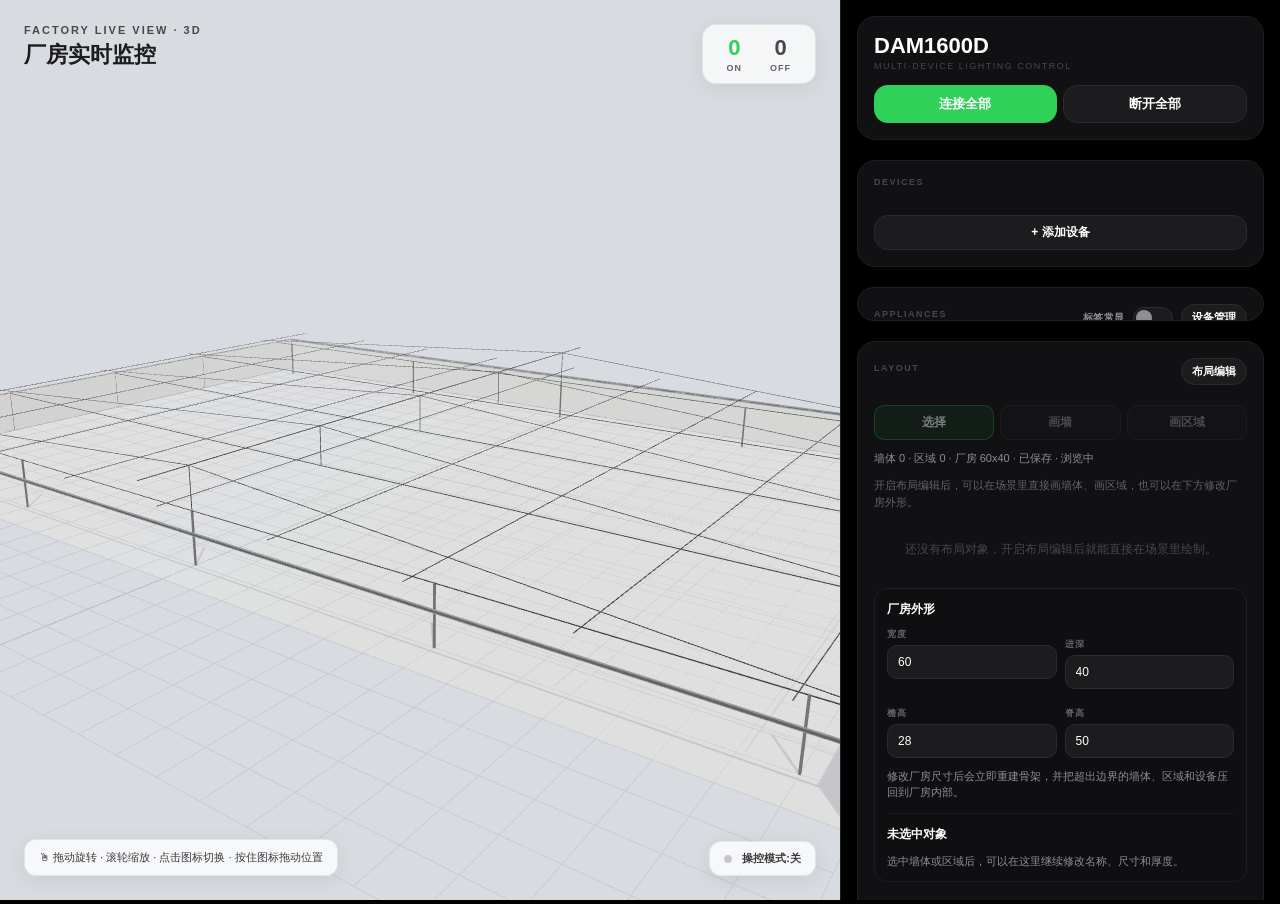
==== index.html @ 4fb5a904 "Initial project upload" ====
<!DOCTYPE html>
<html lang="zh">
<head>
<meta charset="UTF-8">
<title>DAM1600D 3D Control Center</title>
<style>
* { margin: 0; padding: 0; box-sizing: border-box; }
body {
  background: #000;
  color: #fff;
  font-family: -apple-system, "SF Pro Display", "PingFang SC", sans-serif;
  overflow: hidden;
  height: 100vh;
}
#app { display: flex; width: 100vw; height: 100vh; }

/* 左侧 3D */
#scene-wrap { flex: 1; position: relative; background: linear-gradient(180deg, #1a1a1f 0%, #0a0a0c 100%); }
#scene { width: 100%; height: 100%; }

/* 顶部信息条 */
.hud-top {
  position: absolute; top: 24px; left: 24px; right: 24px;
  display: flex; justify-content: space-between; align-items: flex-start;
  pointer-events: none; z-index: 10;
}
.hud-title { font-size: 11px; font-weight: 700; letter-spacing: 2px; color: #48484a; }
.hud-subtitle { font-size: 22px; font-weight: 700; color: #1c1c1e; margin-top: 4px; }
.hud-stats {
  display: flex; gap: 12px;
  background: rgba(255,255,255,0.75); backdrop-filter: blur(20px);
  padding: 10px 16px; border-radius: 14px;
  border: 1px solid rgba(0,0,0,0.08);
  box-shadow: 0 4px 20px rgba(0,0,0,0.08);
}
.stat { text-align: center; padding: 0 8px; }
.stat-val { font-size: 22px; font-weight: 700; color: #fff; }
.stat-lbl { font-size: 9px; font-weight: 700; color: #636366; letter-spacing: 1px; margin-top: 2px; }
.stat-on .stat-val { color: #30d158; }

/* 3D 提示 */
.hud-hint {
  position: absolute; bottom: 24px; left: 24px;
  background: rgba(255,255,255,0.8); backdrop-filter: blur(20px);
  padding: 10px 14px; border-radius: 12px;
  border: 1px solid rgba(0,0,0,0.08);
  font-size: 11px; color: #3a3a3c;
  pointer-events: none; z-index: 10;
  box-shadow: 0 4px 20px rgba(0,0,0,0.08);
}

/* 右侧面板 */
#panel {
  width: 440px; background: #000; border-left: 1px solid #1f1f22;
  display: flex; flex-direction: column; overflow: hidden;
}
.card {
  background: #111113; border: 1px solid #1f1f22;
  border-radius: 18px; margin: 10px 16px; padding: 16px;
}
.card:first-child { margin-top: 16px; }

.sec-label { font-size: 9px; font-weight: 700; letter-spacing: 1.5px; color: #48484a; margin-bottom: 8px; }
.sec-head {
  display: flex; justify-content: space-between; align-items: center;
  margin-bottom: 10px;
}
.sec-tools {
  display: flex; align-items: center; gap: 8px;
}

/* 头部卡片 */
.head-card { display: flex; flex-direction: column; }
.head-title { font-size: 22px; font-weight: 700; }
.head-sub { font-size: 9px; letter-spacing: 1.5px; color: #48484a; margin-top: 2px; margin-bottom: 14px; }
.head-row { display: flex; gap: 6px; }
.head-row .btn { flex: 1; }

.btn {
  cursor: pointer; border: none; font-weight: 700; border-radius: 14px;
  padding: 9px 16px; font-size: 13px; transition: all 0.15s;
  font-family: inherit;
}
.btn-primary { background: #30d158; color: #fff; }
.btn-primary:hover { background: #28b94c; }
.btn-danger { background: #ff453a; color: #fff; }
.btn-danger:hover { background: #d93025; }
.btn-ghost { background: #1c1c1e; color: #fff; border: 1px solid #2c2c2e; }
.btn-ghost:hover { background: #2c2c2e; }

/* 设备列表 */
.dev-list { display: flex; flex-direction: column; gap: 6px; }
.dev-item {
  display: flex; align-items: center; gap: 10px;
  padding: 9px 12px; border-radius: 12px; background: #1c1c1e;
}
.dev-dot {
  width: 8px; height: 8px; border-radius: 50%;
  background: #ff453a; flex-shrink: 0;
}
.dev-dot.on { background: #30d158; box-shadow: 0 0 6px #30d158; }
.dev-info { flex: 1; min-width: 0; overflow: hidden; }
.dev-name {
  font-size: 13px; font-weight: 700; color: #fff;
  white-space: nowrap; overflow: hidden; text-overflow: ellipsis;
}
.dev-ip {
  font-size: 10px; color: #636366; margin-top: 2px;
  white-space: nowrap; overflow: hidden; text-overflow: ellipsis;
}
.dev-actions { display: flex; gap: 4px; flex-shrink: 0; }
.dev-btn {
  padding: 5px 10px; border-radius: 8px; font-size: 11px; font-weight: 700;
  border: none; cursor: pointer; font-family: inherit;
}
.dev-btn.c { background: #30d158; color: #fff; }
.dev-btn.d { background: #ff453a; color: #fff; }
.dev-btn.x { background: transparent; color: #636366; font-size: 14px; padding: 5px 8px; }
.dev-btn.x:hover { color: #ff453a; }

.card-foot {
  display: flex; gap: 6px; margin-top: 10px;
}
.card-foot .btn { flex: 1; padding: 8px; font-size: 12px; }

/* 受控项列表 */
.light-card { flex: 1; display: flex; flex-direction: column; overflow: hidden; }
.light-rows { flex: 1; overflow-y: auto; display: flex; flex-direction: column; gap: 2px; }
.light-rows::-webkit-scrollbar { width: 0; }
.light-row {
  display: flex; align-items: center; gap: 10px;
  padding: 8px 10px; border-radius: 10px; cursor: pointer;
  transition: background 0.12s;
}
.light-row:hover { background: #1a1a1c; }
.light-row.disabled { opacity: 0.4; cursor: not-allowed; }
.light-row.disabled:hover { background: transparent; }
.l-dot {
  width: 10px; height: 10px; border-radius: 50%;
  background: #2c2c2e; border: 1px solid #48484a;
  flex-shrink: 0;
}
.l-dot.on { background: #30d158; border-color: transparent; box-shadow: 0 0 6px #30d158; }
.l-icon {
  width: 28px; height: 28px; border-radius: 9px;
  display: flex; align-items: center; justify-content: center;
  background: rgba(255,255,255,0.03); border: 1px solid rgba(255,255,255,0.08);
  color: var(--icon-accent, #8e8e93); font-size: 16px; flex-shrink: 0;
  transition: all 0.12s;
  font-family: "Segoe UI Emoji", "Apple Color Emoji", "Noto Color Emoji", sans-serif;
}
.l-icon.on {
  background: var(--icon-accent, #30d158); border-color: transparent;
  color: #fff; box-shadow: 0 0 10px rgba(255,255,255,0.12);
}
.l-info { flex: 1; min-width: 0; overflow: hidden; }
.l-name {
  font-size: 13px; font-weight: 700; color: #8e8e93;
  white-space: nowrap; overflow: hidden; text-overflow: ellipsis;
}
.l-name.on { color: #fff; }
.l-sub {
  font-size: 9px; color: #48484a; margin-top: 1px;
  white-space: nowrap; overflow: hidden; text-overflow: ellipsis;
}
.l-state { font-size: 9px; font-weight: 700; color: #48484a; flex-shrink: 0; }
.l-state.on { color: #30d158; }

/* iOS 开关 */
.toggle {
  position: relative; width: 40px; height: 24px; background: #3a3a3c;
  border-radius: 12px; cursor: pointer; transition: background 0.2s;
  flex-shrink: 0;
}
.toggle.on { background: #30d158; }
.toggle-knob {
  position: absolute; top: 2px; left: 2px; width: 20px; height: 20px;
  background: #fff; border-radius: 50%; transition: transform 0.2s;
  box-shadow: 0 1px 3px rgba(0,0,0,0.3);
}
.toggle.on .toggle-knob { transform: translateX(16px); }

.empty-tip {
  padding: 20px; text-align: center; color: #48484a; font-size: 12px;
}

/* 底部操作 */
.bot-card { display: flex; gap: 6px; align-items: center; }
.bot-card .btn { flex: 1; padding: 10px; font-size: 12px; }

/* 模态框 */
.modal-bg {
  display: none; position: fixed; inset: 0; background: rgba(0,0,0,0.7);
  backdrop-filter: blur(8px); z-index: 1000;
  align-items: center; justify-content: center;
}
.modal-bg.show { display: flex; }
.modal {
  background: #0a0a0c; border: 1px solid #1f1f22; border-radius: 20px;
  padding: 24px; width: 420px; max-height: 85vh;
  display: flex; flex-direction: column;
}
.modal.wide { width: 640px; }
.modal h3 { font-size: 20px; font-weight: 700; margin-bottom: 4px; }
.modal .sub { font-size: 12px; color: #636366; margin-bottom: 18px; }
.modal .form { background: #111113; border: 1px solid #1f1f22; border-radius: 14px; padding: 14px 16px; }
.modal .form-item { margin-bottom: 10px; }
.modal .form-item:last-child { margin-bottom: 0; }
.modal label { display: block; font-size: 9px; font-weight: 700; color: #48484a; letter-spacing: 1px; margin-bottom: 4px; }
.modal input, .modal select {
  width: 100%; height: 38px; background: #1c1c1e; border: 1px solid #2c2c2e;
  border-radius: 11px; padding: 0 12px; color: #fff; font-size: 13px;
  font-family: inherit; outline: none;
  appearance: none; -webkit-appearance: none;
}
.modal input:focus, .modal select:focus { border-color: #30d158; }
.modal-actions { display: flex; gap: 8px; margin-top: 18px; }
.modal-actions .btn { flex: 1; padding: 12px; font-size: 14px; }

/* 电器配置弹窗内的表格 */
.lc-list {
  flex: 1; overflow-y: auto; display: flex; flex-direction: column; gap: 6px;
  padding-right: 4px;
}
.lc-list::-webkit-scrollbar { width: 6px; }
.lc-list::-webkit-scrollbar-thumb { background: #2c2c2e; border-radius: 3px; }
.lc-row {
  display: flex; align-items: center; gap: 6px;
  padding: 8px; background: #111113; border: 1px solid #1f1f22; border-radius: 10px;
}
.lc-row input, .lc-row select {
  background: #1c1c1e; border: 1px solid #2c2c2e; border-radius: 8px;
  color: #fff; height: 32px; padding: 0 8px; font-size: 12px; font-family: inherit;
  outline: none; appearance: none; -webkit-appearance: none;
}
.lc-row .lc-name { flex: 1; min-width: 0; }
.lc-row .lc-type { width: 116px; flex-shrink: 0; }
.lc-row .lc-size { width: 76px; flex-shrink: 0; }
.lc-row .lc-dev { width: 136px; flex-shrink: 0; }
.lc-row .lc-ch { width: 70px; flex-shrink: 0; }
.lc-row .lc-del {
  background: transparent; border: none; color: #ff453a; font-size: 18px;
  cursor: pointer; padding: 0 6px; width: 28px; flex-shrink: 0;
}
.lc-add {
  margin-top: 8px; padding: 10px; border-radius: 10px;
  background: transparent; border: 1px dashed #2c2c2e; color: #636366;
  font-size: 12px; font-weight: 700; cursor: pointer; font-family: inherit;
}
.lc-add:hover { color: #30d158; border-color: #30d158; }

/* 布局编辑 */
.layout-card { display: flex; flex-direction: column; gap: 10px; }
.layout-tools {
  display: grid; grid-template-columns: repeat(3, 1fr); gap: 6px;
}
.tool-chip {
  border: 1px solid #2c2c2e; background: #161618; color: #8e8e93;
  border-radius: 10px; padding: 8px 10px; font-size: 12px; font-weight: 700;
  cursor: pointer; transition: all 0.15s; font-family: inherit;
}
.tool-chip:hover { background: #202024; color: #fff; }
.tool-chip.active {
  background: rgba(48,209,88,0.14); border-color: rgba(48,209,88,0.5);
  color: #fff;
}
.tool-chip:disabled {
  cursor: not-allowed; opacity: 0.45;
}
.layout-status {
  font-size: 11px; color: #8e8e93; line-height: 1.5;
}
.layout-help {
  font-size: 11px; color: #636366; line-height: 1.55;
}
.layout-list {
  max-height: 132px; overflow-y: auto; display: flex; flex-direction: column; gap: 6px;
}
.layout-list::-webkit-scrollbar { width: 6px; }
.layout-list::-webkit-scrollbar-thumb { background: #2c2c2e; border-radius: 3px; }
.layout-entry {
  display: flex; align-items: center; gap: 10px;
  padding: 9px 10px; border-radius: 12px; background: #1a1a1d;
  border: 1px solid transparent; cursor: pointer; transition: all 0.15s;
}
.layout-entry:hover { border-color: #2c2c2e; }
.layout-entry.sel {
  border-color: rgba(48,209,88,0.52);
  background: rgba(48,209,88,0.1);
}
.layout-entry-icon {
  width: 26px; height: 26px; border-radius: 9px;
  display: flex; align-items: center; justify-content: center;
  background: rgba(255,255,255,0.04); color: #d0d0d6; font-size: 14px; flex-shrink: 0;
}
.layout-entry.sel .layout-entry-icon {
  background: rgba(48,209,88,0.22); color: #fff;
}
.layout-entry-info { flex: 1; min-width: 0; }
.layout-entry-name {
  font-size: 12px; font-weight: 700; color: #fff;
  white-space: nowrap; overflow: hidden; text-overflow: ellipsis;
}
.layout-entry-meta {
  margin-top: 2px; font-size: 10px; color: #636366;
  white-space: nowrap; overflow: hidden; text-overflow: ellipsis;
}
.layout-inspector {
  background: #0f0f11; border: 1px solid #1f1f22; border-radius: 14px; padding: 12px;
}
.layout-inspector-title {
  font-size: 12px; font-weight: 700; color: #fff;
}
.layout-grid {
  display: grid; grid-template-columns: 1fr 1fr; gap: 8px; margin-top: 10px;
}
.layout-field { margin-top: 10px; }
.layout-field:first-child { margin-top: 0; }
.layout-field label {
  display: block; font-size: 9px; font-weight: 700; letter-spacing: 1px;
  color: #636366; margin-bottom: 4px;
}
.layout-field input {
  width: 100%; height: 34px; background: #1c1c1e; border: 1px solid #2c2c2e;
  border-radius: 10px; padding: 0 10px; color: #fff; font-size: 12px;
  font-family: inherit; outline: none;
}
.layout-field input:focus { border-color: #30d158; }
.layout-meta {
  margin-top: 10px; font-size: 11px; color: #8e8e93; line-height: 1.5;
}
.mini-toggle-wrap {
  display: inline-flex; align-items: center; gap: 8px;
  font-size: 10px; font-weight: 700; letter-spacing: 0.6px; color: #8e8e93;
}
.mini-toggle {
  position: relative; width: 40px; height: 22px; border-radius: 999px;
  border: 1px solid #2c2c2e; background: #1c1c1e; cursor: pointer;
  transition: all 0.18s; flex-shrink: 0;
}
.mini-toggle:hover { border-color: #3a3a3c; }
.mini-toggle::after {
  content: ''; position: absolute; top: 2px; left: 2px; width: 16px; height: 16px;
  border-radius: 50%; background: #8e8e93; transition: all 0.18s;
  box-shadow: 0 1px 3px rgba(0,0,0,0.28);
}
.mini-toggle.on {
  background: rgba(48,209,88,0.18); border-color: rgba(48,209,88,0.6);
}
.mini-toggle.on::after {
  transform: translateX(18px); background: #30d158;
}
.layout-divider {
  height: 1px; margin: 12px 0; background: rgba(255,255,255,0.06);
}

/* 操控模式按钮 */
.hud-edit {
  position: absolute; bottom: 24px; right: 24px;
  display: flex; align-items: center; gap: 10px;
  background: rgba(255,255,255,0.8); backdrop-filter: blur(20px);
  padding: 9px 14px; border-radius: 12px;
  border: 1px solid rgba(0,0,0,0.08);
  box-shadow: 0 4px 20px rgba(0,0,0,0.08);
  font-size: 11px; font-weight: 700; color: #3a3a3c;
  cursor: pointer; user-select: none; z-index: 10;
  transition: all 0.2s;
}
.hud-edit:hover { transform: translateY(-1px); }
.hud-edit.active {
  background: rgba(255,149,0,0.95); color: #fff;
  border-color: rgba(255,149,0,0.3);
  box-shadow: 0 4px 20px rgba(255,149,0,0.4);
}
.hud-edit .edit-dot {
  width: 8px; height: 8px; border-radius: 50%;
  background: #c7c7cc;
}
.hud-edit.active .edit-dot {
  background: #fff; box-shadow: 0 0 6px rgba(255,255,255,0.9);
}
</style>
</head>
<body>

<div id="app">
  <div id="scene-wrap">
    <canvas id="scene"></canvas>

    <div class="hud-top">
      <div>
        <div class="hud-title">FACTORY LIVE VIEW · 3D</div>
        <div class="hud-subtitle">厂房实时监控</div>
      </div>
      <div class="hud-stats">
        <div class="stat stat-on">
          <div class="stat-val" id="stat-on">0</div>
          <div class="stat-lbl">ON</div>
        </div>
        <div class="stat">
          <div class="stat-val" style="color:#48484a;" id="stat-off">0</div>
          <div class="stat-lbl">OFF</div>
        </div>
      </div>
    </div>

    <div class="hud-hint" id="scene-hint">🖱 拖动旋转 · 滚轮缩放 · 点击图标切换 · 按住图标拖动位置</div>
    <div class="hud-edit" id="hud-edit" onclick="toggleEditMode()">
  <div class="edit-dot"></div>
  <span id="edit-label">操控模式:关</span>
</div>
  </div>

  <div id="panel">
    <div class="card head-card">
      <div class="head-title">DAM1600D</div>
      <div class="head-sub">MULTI-DEVICE LIGHTING CONTROL</div>
      <div class="head-row">
        <button class="btn btn-primary" onclick="connectAll()">连接全部</button>
        <button class="btn btn-ghost" onclick="disconnectAll()">断开全部</button>
      </div>
    </div>

    <div class="card">
      <div class="sec-head">
        <div class="sec-label">DEVICES</div>
      </div>
      <div class="dev-list" id="dev-list"></div>
      <div class="card-foot">
        <button class="btn btn-ghost" onclick="showDeviceModal()">+ 添加设备</button>
      </div>
    </div>

    <div class="card light-card">
      <div class="sec-head">
        <div class="sec-label">APPLIANCES</div>
        <div class="sec-tools">
          <div class="mini-toggle-wrap">
            <span>标签常显</span>
            <button class="mini-toggle" id="label-toggle-btn" onclick="toggleLabelPins()" title="切换标签常显"></button>
          </div>
          <button class="btn btn-ghost" style="padding: 5px 10px; font-size: 11px;" onclick="showLightsModal()">设备管理</button>
        </div>
      </div>
      <div class="light-rows" id="light-rows"></div>
    </div>

    <div class="card layout-card">
      <div class="sec-head">
        <div class="sec-label">LAYOUT</div>
        <button class="btn btn-ghost" style="padding: 5px 10px; font-size: 11px;" id="layout-toggle-btn" onclick="toggleLayoutMode()">布局编辑</button>
      </div>
      <div class="layout-tools">
        <button class="tool-chip" id="tool-select" onclick="setLayoutTool('select')">选择</button>
        <button class="tool-chip" id="tool-wall" onclick="setLayoutTool('wall')">画墙</button>
        <button class="tool-chip" id="tool-zone" onclick="setLayoutTool('zone')">画区域</button>
      </div>
      <div class="layout-status" id="layout-status">墙体 0 · 区域 0 · 已保存</div>
      <div class="layout-help" id="layout-help">开启布局编辑后，在场景地面拖拽即可修建墙体或框选区域。</div>
      <div class="layout-list" id="layout-list"></div>
      <div class="layout-inspector" id="layout-inspector"></div>
      <div class="card-foot">
        <button class="btn btn-ghost" id="layout-save-btn" onclick="saveLayout()">保存布局</button>
        <button class="btn btn-danger" id="layout-del-btn" onclick="deleteSelectedLayout()">删除选中</button>
      </div>
    </div>

    <div class="card bot-card">
      <button class="btn btn-ghost" onclick="refreshStatus()">🔄 刷新</button>
      <button class="btn btn-primary" onclick="batchAll(true)">全部打开</button>
      <button class="btn btn-danger" onclick="batchAll(false)">全部关闭</button>
    </div>
  </div>
</div>

<!-- 添加设备弹窗 -->
<div class="modal-bg" id="dev-modal">
  <div class="modal">
    <h3>添加新设备</h3>
    <div class="sub">填写设备信息以开始远程控制</div>
    <div class="form">
      <div class="form-item"><label>设备名称</label><input id="in-name" value="新设备"></div>
      <div class="form-item"><label>设备 IP 地址(用作唯一标识)</label><input id="in-ip" value="192.168.1.100"></div>
      <div class="form-item"><label>端口</label><input id="in-port" value="502"></div>
      <div class="form-item"><label>设备地址(Unit ID)</label><input id="in-unit" value="254"></div>
    </div>
    <div class="modal-actions">
      <button class="btn btn-ghost" onclick="hideDeviceModal()">取消</button>
      <button class="btn btn-primary" onclick="saveDevice()">确认添加</button>
    </div>
  </div>
</div>

<!-- 电器管理弹窗 -->
<div class="modal-bg" id="lights-modal">
  <div class="modal wide">
    <h3>电器管理</h3>
    <div class="sub">每个电器绑定到一个设备通道(0–15)，可选择图标类型、自定义名称，并单独设置模型大小</div>
    <div class="lc-list" id="lc-list"></div>
    <button class="lc-add" onclick="addLight()">+ 添加一个电器</button>
    <div class="modal-actions">
      <button class="btn btn-ghost" onclick="hideLightsModal()">取消</button>
      <button class="btn btn-primary" onclick="saveLights()">保存</button>
    </div>
  </div>
</div>

<script src="./libs/three.min.js"></script>
<script src="./libs/OrbitControls.js"></script>

<script>

// roundRect 兼容性 polyfill
if (!CanvasRenderingContext2D.prototype.roundRect) {
  CanvasRenderingContext2D.prototype.roundRect = function(x, y, w, h, r) {
    if (typeof r === 'number') r = [r, r, r, r];
    this.beginPath();
    this.moveTo(x + r[0], y);
    this.lineTo(x + w - r[1], y);
    this.quadraticCurveTo(x + w, y, x + w, y + r[1]);
    this.lineTo(x + w, y + h - r[2]);
    this.quadraticCurveTo(x + w, y + h, x + w - r[2], y + h);
    this.lineTo(x + r[3], y + h);
    this.quadraticCurveTo(x, y + h, x, y + h - r[3]);
    this.lineTo(x, y + r[0]);
    this.quadraticCurveTo(x, y, x + r[0], y);
    this.closePath();
    return this;
  };
}

// ========== 3D 场景 ==========
// 厂房水平尺寸放大倍数。
const SCALE = 10;
const DEFAULT_BUILDING = Object.freeze({
  width: 60,
  depth: 40,
  wallH: 28,
  ridgeH: 50
});
const BUILDING = {};

function normalizeBuildingConfig(building) {
  const src = building || DEFAULT_BUILDING;
  const width = clamp(Number(src.width) || DEFAULT_BUILDING.width, 24, 140);
  const depth = clamp(Number(src.depth) || DEFAULT_BUILDING.depth, 18, 110);
  const wallH = clamp(Number(src.wallH) || DEFAULT_BUILDING.wallH, 12, 56);
  const ridgeH = clamp(Number(src.ridgeH) || DEFAULT_BUILDING.ridgeH, wallH + 6, 84);
  return { width, depth, wallH, ridgeH };
}

function applyBuildingConfig(building) {
  const normalized = normalizeBuildingConfig(building);
  BUILDING.configWidth = normalized.width;
  BUILDING.configDepth = normalized.depth;
  BUILDING.width = normalized.width * SCALE;
  BUILDING.depth = normalized.depth * SCALE;
  BUILDING.halfW = BUILDING.width / 2;
  BUILDING.halfD = BUILDING.depth / 2;
  BUILDING.wallH = normalized.wallH;
  BUILDING.ridgeH = normalized.ridgeH;
  BUILDING.roofOverhang = clamp(BUILDING.width * 0.03, 1.2 * SCALE, 2.4 * SCALE);
  BUILDING.trussStep = clamp(BUILDING.depth / 4, 7 * SCALE, 11 * SCALE);
  BUILDING.roofRise = BUILDING.ridgeH - BUILDING.wallH;
  BUILDING.roofHalfSpan = BUILDING.halfW + BUILDING.roofOverhang;
  BUILDING.roofSlopeLen = Math.sqrt(BUILDING.roofHalfSpan ** 2 + BUILDING.roofRise ** 2);
  BUILDING.roofAngle = Math.atan2(BUILDING.roofRise, BUILDING.roofHalfSpan);
  BUILDING.roofCenterY = BUILDING.wallH + BUILDING.roofRise / 2;
  BUILDING.roofDepth = BUILDING.depth + BUILDING.roofOverhang * 2;
  return normalized;
}

applyBuildingConfig(DEFAULT_BUILDING);

const canvas = document.getElementById('scene');
const sceneWrap = document.getElementById('scene-wrap');

const scene = new THREE.Scene();
scene.background = new THREE.Color(0xd8dce0);
scene.fog = new THREE.Fog(0xd8dce0, 65 * SCALE, 150 * SCALE);

const camera = new THREE.PerspectiveCamera(50, 1, 0.1, 2000);
camera.position.set(34 * SCALE, 18 * SCALE, 46 * SCALE);

const renderer = new THREE.WebGLRenderer({ canvas, antialias: true });
renderer.setPixelRatio(window.devicePixelRatio);
renderer.shadowMap.enabled = true;
renderer.shadowMap.type = THREE.PCFSoftShadowMap;
renderer.toneMapping = THREE.ACESFilmicToneMapping;
renderer.toneMappingExposure = 1.0;

const controls = new THREE.OrbitControls(camera, canvas);
controls.enableDamping = true;
controls.dampingFactor = 0.08;
controls.minDistance = 15 * SCALE;
controls.maxDistance = 55 * SCALE;
controls.maxPolarAngle = Math.PI / 2.1;
controls.target.set(0, 14, 0);

function resize() {
  const w = sceneWrap.clientWidth;
  const h = sceneWrap.clientHeight;
  renderer.setSize(w, h);
  camera.aspect = w / h;
  camera.updateProjectionMatrix();
}
window.addEventListener('resize', resize);
resize();

// 光照
scene.add(new THREE.AmbientLight(0xffffff, 1.0));
const moon = new THREE.DirectionalLight(0xfff4e0, 1.2);
moon.position.set(20 * SCALE, 40 * SCALE, 25 * SCALE);
moon.castShadow = true;
moon.shadow.mapSize.set(4096, 4096);
moon.shadow.camera.left = -30 * SCALE;
moon.shadow.camera.right = 30 * SCALE;
moon.shadow.camera.top = 30 * SCALE;
moon.shadow.camera.bottom = -30 * SCALE;
moon.shadow.camera.far = 500;
moon.shadow.bias = -0.0005;
scene.add(moon);
const fill = new THREE.DirectionalLight(0xaaccff, 0.6);
fill.position.set(-20 * SCALE, 20 * SCALE, -10 * SCALE);
scene.add(fill);
const bounce = new THREE.DirectionalLight(0xffffff, 0.3);
bounce.position.set(0, -10, 0);
scene.add(bounce);

// 地面
const factoryGroup = new THREE.Group();
scene.add(factoryGroup);

// 网格:格数保持 30/格,每格随 SCALE 变大

// 厂房围护结构和高位轮廓

// 立柱与门式桁架

// ========== 动态电器标记 ==========
const DEFAULT_ITEM_TYPE = 'lamp';
const ITEM_TYPES = {
  lamp: { label: '灯', icon: '💡', short: 'LAMP', accent: '#ffd93d', accentHex: 0xffd93d, mode: 'lamp' },
  printer: { label: '打印机', icon: '🖨', short: 'PRN', accent: '#5ac8fa', accentHex: 0x5ac8fa, mode: 'icon' },
  fan: { label: '风扇', icon: '🌀', short: 'FAN', accent: '#64d2ff', accentHex: 0x64d2ff, mode: 'icon' },
  socket: { label: '插座', icon: '🔌', short: 'PWR', accent: '#ff9f0a', accentHex: 0xff9f0a, mode: 'icon' },
  camera: { label: '摄像头', icon: '📷', short: 'CAM', accent: '#bf5af2', accentHex: 0xbf5af2, mode: 'icon' },
  alarm: { label: '报警器', icon: '🔔', short: 'ALM', accent: '#ff453a', accentHex: 0xff453a, mode: 'icon' }
};
const ITEM_TYPE_KEYS = Object.keys(ITEM_TYPES);

function getItemMeta(type) {
  return ITEM_TYPES[type] || ITEM_TYPES[DEFAULT_ITEM_TYPE];
}

function normalizeLight(lt) {
  const next = Object.assign({}, lt);
  next.type = ITEM_TYPES[next.type] ? next.type : DEFAULT_ITEM_TYPE;
  next.scale = clamp(Number(next.scale) || 1, 0.4, 3);
  return next;
}

function getSuggestedLightName(type) {
  return '新' + getItemMeta(type).label;
}

function isAutoName(name) {
  if (!name) return true;
  return ITEM_TYPE_KEYS.some(key => name === getSuggestedLightName(key));
}

let lamps = [];
let labelsPinned = false;
let focusedLampIdx = null;
const raycaster = new THREE.Raycaster();
const mouse = new THREE.Vector2();

function setMeshShadow(mesh, receiveShadow = true) {
  mesh.castShadow = true;
  mesh.receiveShadow = receiveShadow;
  return mesh;
}

function addMesh(parent, geometry, material, position, rotation, receiveShadow) {
  const mesh = new THREE.Mesh(geometry, material);
  if (position) mesh.position.set(position[0], position[1], position[2]);
  if (rotation) mesh.rotation.set(rotation[0], rotation[1], rotation[2]);
  setMeshShadow(mesh, receiveShadow !== false);
  parent.add(mesh);
  return mesh;
}

function createGlowSprite(colorHex, sizeX, sizeY, opacity) {
  const sprite = new THREE.Sprite(new THREE.SpriteMaterial({
    color: colorHex,
    transparent: true,
    opacity: opacity == null ? 0 : opacity,
    blending: THREE.AdditiveBlending,
    depthWrite: false
  }));
  sprite.scale.set(sizeX, sizeY, 1);
  return sprite;
}

function createCanvasSprite(width, height, scaleX, scaleY, y) {
  const canvas = document.createElement('canvas');
  canvas.width = width;
  canvas.height = height;
  const tex = new THREE.CanvasTexture(canvas);
  const sprite = new THREE.Sprite(new THREE.SpriteMaterial({
    map: tex,
    transparent: true
  }));
  sprite.scale.set(scaleX, scaleY, 1);
  sprite.position.y = y;
  return { canvas, tex, sprite };
}

function disposeObjectGraph(root) {
  if (!root) return;
  root.traverse(obj => {
    if (obj.geometry) obj.geometry.dispose();
    if (obj.material) {
      if (Array.isArray(obj.material)) obj.material.forEach(m => m.dispose());
      else obj.material.dispose();
    }
  });
  if (root.parent) root.parent.remove(root);
}

function getSpanPositions(halfSpan, approxStep) {
  const span = Math.max(approxStep, halfSpan * 2);
  const segments = Math.max(1, Math.round(span / approxStep));
  const step = span / segments;
  const positions = [];
  for (let i = 0; i <= segments; i++) positions.push(-halfSpan + step * i);
  return positions;
}

function addFactoryEdges(parent, mesh, color) {
  const line = new THREE.LineSegments(
    new THREE.EdgesGeometry(mesh.geometry),
    new THREE.LineBasicMaterial({ color: color == null ? 0xa0a4a8 : color })
  );
  line.position.copy(mesh.position);
  line.rotation.copy(mesh.rotation);
  parent.add(line);
  return line;
}

function rebuildFactoryScene() {
  while (factoryGroup.children.length) disposeObjectGraph(factoryGroup.children[0]);

  const groundMat = new THREE.MeshStandardMaterial({
    color: 0xe8e8ec, roughness: 0.8, metalness: 0.15
  });
  const wallMat = new THREE.MeshStandardMaterial({
    color: 0xf4f4f6, roughness: 0.9, metalness: 0.05
  });
  const trimMat = new THREE.MeshStandardMaterial({
    color: 0xa7aeb7, roughness: 0.4, metalness: 0.72
  });
  const pillarMat = new THREE.MeshStandardMaterial({
    color: 0xc8ccd0, roughness: 0.3, metalness: 0.7
  });
  const beamMat = new THREE.MeshStandardMaterial({
    color: 0x8a8e92, roughness: 0.4, metalness: 0.8
  });

  const ground = new THREE.Mesh(new THREE.PlaneGeometry(BUILDING.width, BUILDING.depth), groundMat);
  ground.rotation.x = -Math.PI / 2;
  ground.receiveShadow = true;
  factoryGroup.add(ground);

  const gridSize = Math.max(BUILDING.width, BUILDING.depth);
  const gridHelper = new THREE.GridHelper(gridSize, 30, 0xb8bcc0, 0xc8ccd0);
  gridHelper.position.y = 0.01;
  factoryGroup.add(gridHelper);

  const shell = new THREE.Group();
  factoryGroup.add(shell);

  const frameInsetX = Math.min(2 * SCALE, BUILDING.width * 0.04);
  const frameInsetZ = Math.min(2 * SCALE, BUILDING.depth * 0.08);
  const frameHalfW = Math.max(4 * SCALE, BUILDING.halfW - frameInsetX);
  const frameHalfD = Math.max(4 * SCALE, BUILDING.halfD - frameInsetZ);

  const wallBack = addMesh(shell, new THREE.BoxGeometry(BUILDING.width, BUILDING.wallH, 0.3), wallMat, [0, BUILDING.wallH / 2, -BUILDING.halfD]);
  const wallLeft = addMesh(shell, new THREE.BoxGeometry(0.3, BUILDING.wallH, BUILDING.depth), wallMat, [-BUILDING.halfW, BUILDING.wallH / 2, 0]);
  const wallRight = addMesh(shell, new THREE.BoxGeometry(0.3, BUILDING.wallH, BUILDING.depth), wallMat, [BUILDING.halfW, BUILDING.wallH / 2, 0]);
  const frontHeader = addMesh(shell, new THREE.BoxGeometry(BUILDING.width, 1.2, 0.45), trimMat, [0, BUILDING.wallH - 0.6, BUILDING.halfD]);
  const backHeader = addMesh(shell, new THREE.BoxGeometry(BUILDING.width, 1.2, 0.45), trimMat, [0, BUILDING.wallH - 0.6, -BUILDING.halfD]);
  const leftGuide = addMesh(shell, new THREE.BoxGeometry(0.28, 0.28, BUILDING.depth), trimMat, [-BUILDING.halfW, BUILDING.wallH - 0.2, 0]);
  const rightGuide = addMesh(shell, new THREE.BoxGeometry(0.28, 0.28, BUILDING.depth), trimMat, [BUILDING.halfW, BUILDING.wallH - 0.2, 0]);
  [wallBack, wallLeft, wallRight].forEach(mesh => addFactoryEdges(shell, mesh));
  addFactoryEdges(shell, frontHeader, 0x8f97a1);
  addFactoryEdges(shell, backHeader, 0x8f97a1);

  const pillarXs = getSpanPositions(frameHalfW, 14 * SCALE);
  const frameZs = [-frameHalfD, frameHalfD];
  frameZs.forEach(z => {
    pillarXs.forEach(x => {
      addMesh(shell, new THREE.BoxGeometry(0.8, BUILDING.wallH, 0.8), pillarMat, [x, BUILDING.wallH / 2, z]);
    });
  });

  addMesh(shell, new THREE.BoxGeometry(0.34, 0.34, BUILDING.depth + BUILDING.roofOverhang), beamMat, [0, BUILDING.ridgeH, 0]);

  const trussZs = getSpanPositions(frameHalfD, BUILDING.trussStep);
  trussZs.forEach(z => {
    addMesh(shell, new THREE.BoxGeometry(BUILDING.width, 0.32, 0.32), beamMat, [0, BUILDING.wallH - 0.3, z]);
    addMesh(shell, new THREE.BoxGeometry(0.24, BUILDING.roofRise, 0.24), beamMat, [0, BUILDING.wallH + BUILDING.roofRise / 2, z]);

    addMesh(shell, new THREE.BoxGeometry(BUILDING.roofSlopeLen, 0.24, 0.24), beamMat, [-BUILDING.roofHalfSpan / 2, BUILDING.roofCenterY, z], [0, 0, BUILDING.roofAngle]);
    addMesh(shell, new THREE.BoxGeometry(BUILDING.roofSlopeLen, 0.24, 0.24), beamMat, [BUILDING.roofHalfSpan / 2, BUILDING.roofCenterY, z], [0, 0, -BUILDING.roofAngle]);
  });

  getSpanPositions(frameHalfW, 7 * SCALE).forEach(x => {
    addMesh(shell, new THREE.BoxGeometry(0.26, 0.26, BUILDING.depth), beamMat, [x, BUILDING.wallH + Math.max(3.8, BUILDING.roofRise * 0.34), 0]);
  });

  trussZs.slice(1, -1).forEach(z => {
    addMesh(shell, new THREE.BoxGeometry(0.22, Math.max(4, BUILDING.wallH - 2), 0.22), trimMat, [-BUILDING.halfW + 0.24, BUILDING.wallH / 2 - 1, z]);
    addMesh(shell, new THREE.BoxGeometry(0.22, Math.max(4, BUILDING.wallH - 2), 0.22), trimMat, [BUILDING.halfW - 0.24, BUILDING.wallH / 2 - 1, z]);
  });

  const shadowExtent = Math.max(BUILDING.width, BUILDING.depth) * 0.58;
  moon.shadow.camera.left = -shadowExtent;
  moon.shadow.camera.right = shadowExtent;
  moon.shadow.camera.top = shadowExtent;
  moon.shadow.camera.bottom = -shadowExtent;
  moon.shadow.camera.far = Math.max(500, BUILDING.ridgeH * 10);
  moon.shadow.camera.updateProjectionMatrix();

  controls.target.set(0, Math.max(14, BUILDING.wallH * 0.56), 0);
  controls.minDistance = Math.max(15 * SCALE, Math.min(BUILDING.width, BUILDING.depth) * 0.3);
  controls.maxDistance = Math.max(55 * SCALE, Math.max(BUILDING.width, BUILDING.depth) * 1.08);
}

rebuildFactoryScene();

const DEFAULT_LAYOUT = Object.freeze({
  building: Object.assign({}, DEFAULT_BUILDING),
  walls: [],
  zones: []
});
const LAYOUT_ZONE_COLOR = '#5ac8fa';

let layoutObjects = [];
let layoutHitObjects = [];
let layoutPreview = null;
let layoutMode = false;
let layoutTool = 'select';
let layoutDirty = false;
let selectedLayout = null;
let layoutDrawState = null;

function clamp(num, min, max) {
  return Math.max(min, Math.min(max, num));
}

function formatNum(num) {
  return (Math.round(num * 10) / 10).toFixed(1);
}

function makeLayoutId(prefix) {
  return prefix + '-' + Math.random().toString(36).slice(2, 10);
}

function clampFloorPoint(point) {
  const margin = 1.2;
  return {
    x: clamp(point.x, -BUILDING.halfW + margin, BUILDING.halfW - margin),
    z: clamp(point.z, -BUILDING.halfD + margin, BUILDING.halfD - margin)
  };
}

function getGroundPoint() {
  if (!raycaster.ray.intersectPlane(dragPlane, dragPoint)) return null;
  return clampFloorPoint(dragPoint);
}

function drawTextSprite(canvas, tex, opts) {
  const ctx = canvas.getContext('2d');
  ctx.clearRect(0, 0, canvas.width, canvas.height);

  ctx.lineWidth = 2;
  ctx.beginPath();
  ctx.roundRect(8, 8, canvas.width - 16, canvas.height - 16, 12);
  ctx.fillStyle = opts.bg;
  ctx.strokeStyle = opts.stroke;
  ctx.fill();
  ctx.stroke();

  ctx.textAlign = 'center';
  ctx.textBaseline = 'middle';
  ctx.fillStyle = opts.color;
  ctx.font = opts.font || 'bold 22px sans-serif';
  ctx.fillText(opts.text, canvas.width / 2, canvas.height / 2);
  tex.needsUpdate = true;
}

function normalizeWall(wall, idx) {
  if (!wall) return null;
  const x1 = Number(wall.x1);
  const z1 = Number(wall.z1);
  const x2 = Number(wall.x2);
  const z2 = Number(wall.z2);
  if (![x1, z1, x2, z2].every(Number.isFinite)) return null;
  const p1 = clampFloorPoint({ x: x1, z: z1 });
  const p2 = clampFloorPoint({ x: x2, z: z2 });
  const maxWallHeight = Math.max(8, BUILDING.ridgeH - 4);
  return {
    id: wall.id || makeLayoutId('wall'),
    name: String(wall.name || ('墙体' + (idx + 1))),
    x1: p1.x, z1: p1.z, x2: p2.x, z2: p2.z,
    height: clamp(Number(wall.height) || Math.min(12, maxWallHeight), 4, maxWallHeight),
    thickness: clamp(Number(wall.thickness) || 0.45, 0.18, 2.5)
  };
}

function normalizeZone(zone, idx) {
  if (!zone) return null;
  const x = Number(zone.x);
  const z = Number(zone.z);
  const width = Number(zone.width);
  const depth = Number(zone.depth);
  if (![x, z, width, depth].every(Number.isFinite)) return null;
  const margin = 1.2;
  const nextWidth = clamp(Math.abs(width) || 8, 2, Math.max(2, BUILDING.width - margin * 2));
  const nextDepth = clamp(Math.abs(depth) || 8, 2, Math.max(2, BUILDING.depth - margin * 2));
  const halfZoneW = nextWidth / 2;
  const halfZoneD = nextDepth / 2;
  return {
    id: zone.id || makeLayoutId('zone'),
    name: String(zone.name || ('区域' + (idx + 1))),
    x: clamp(x, -BUILDING.halfW + halfZoneW + margin, BUILDING.halfW - halfZoneW - margin),
    z: clamp(z, -BUILDING.halfD + halfZoneD + margin, BUILDING.halfD - halfZoneD - margin),
    width: nextWidth,
    depth: nextDepth,
    color: zone.color || LAYOUT_ZONE_COLOR
  };
}

function normalizeLayoutData(layout) {
  const src = layout || DEFAULT_LAYOUT;
  const building = applyBuildingConfig(src.building || DEFAULT_BUILDING);
  return {
    building,
    walls: (Array.isArray(src.walls) ? src.walls : []).map(normalizeWall).filter(Boolean),
    zones: (Array.isArray(src.zones) ? src.zones : []).map(normalizeZone).filter(Boolean)
  };
}

function ensureLayoutConfig() {
  config.layout = normalizeLayoutData(config.layout);
}

function clampLightPositionsToBuilding() {
  config.lights = (config.lights || []).map(function(light) {
    const next = normalizeLight(light);
    if (!Number.isFinite(next.x) || !Number.isFinite(next.z)) return next;
    const point = clampFloorPoint({ x: Number(next.x), z: Number(next.z) });
    next.x = Math.round(point.x * 100) / 100;
    next.z = Math.round(point.z * 100) / 100;
    return next;
  });
}

function applyLayoutBuildingChange(partial) {
  ensureLayoutConfig();
  config.layout = normalizeLayoutData({
    building: Object.assign({}, config.layout.building, partial || {}),
    walls: config.layout.walls,
    zones: config.layout.zones
  });
  clampLightPositionsToBuilding();
  rebuildFactoryScene();
  rebuildLayoutScene();
  rebuildLamps();
  applyStatus();
  setLayoutDirty(true, false);
  updateLayoutUI();
}

function getLayoutCollection(kind) {
  ensureLayoutConfig();
  return kind === 'wall' ? config.layout.walls : config.layout.zones;
}

function findLayoutItem(kind, id) {
  return getLayoutCollection(kind).find(item => item.id === id) || null;
}

function getNextLayoutName(kind) {
  const base = kind === 'wall' ? '墙体' : '区域';
  const used = new Set(getLayoutCollection(kind).map(item => item.name));
  let i = 1;
  while (used.has(base + i)) i++;
  return base + i;
}

function isLayoutSelected(kind, id) {
  return !!selectedLayout && selectedLayout.kind === kind && selectedLayout.id === id;
}

function disposeSceneNode(root, textures) {
  if (!root) return;
  disposeObjectGraph(root);
  (textures || []).forEach(tex => tex && tex.dispose());
}

function clearLayoutPreview() {
  if (!layoutPreview) return;
  disposeSceneNode(layoutPreview.group, layoutPreview.textures);
  layoutPreview = null;
}

function clearLayoutScene() {
  layoutObjects.forEach(item => disposeSceneNode(item.group, item.textures));
  layoutObjects = [];
  layoutHitObjects = [];
}

function selectLayout(kind, id) {
  if (!kind || !id) selectedLayout = null;
  else selectedLayout = { kind, id };
  rebuildLayoutScene();
  updateLayoutUI();
}

function setLayoutDirty(value, shouldRefresh) {
  layoutDirty = !!value;
  if (shouldRefresh !== false) updateLayoutUI();
}

function getWallLength(wall) {
  return Math.hypot(wall.x2 - wall.x1, wall.z2 - wall.z1);
}

function createWallObject(wall, selected) {
  const dx = wall.x2 - wall.x1;
  const dz = wall.z2 - wall.z1;
  const len = Math.max(0.1, Math.hypot(dx, dz));
  const angle = Math.atan2(dx, dz);
  const cx = (wall.x1 + wall.x2) / 2;
  const cz = (wall.z1 + wall.z2) / 2;
  const group = new THREE.Group();
  group.position.set(cx, 0, cz);
  group.rotation.y = angle;

  const wallMat = new THREE.MeshStandardMaterial({
    color: selected ? 0xffb35c : 0xcfd4da,
    roughness: 0.45, metalness: 0.12,
    emissive: selected ? 0x55310a : 0x000000,
    emissiveIntensity: selected ? 0.18 : 0
  });
  const capMat = new THREE.MeshStandardMaterial({
    color: selected ? 0xe89d44 : 0x8a8e92,
    roughness: 0.35, metalness: 0.58,
    emissive: selected ? 0x55310a : 0x000000,
    emissiveIntensity: selected ? 0.16 : 0
  });
  const wallMesh = addMesh(group, new THREE.BoxGeometry(wall.thickness, wall.height, len), wallMat, [0, wall.height / 2, 0]);
  addMesh(group, new THREE.BoxGeometry(wall.thickness + 0.14, wall.height + 0.35, 0.26), capMat, [0, wall.height / 2, len / 2]);
  addMesh(group, new THREE.BoxGeometry(wall.thickness + 0.14, wall.height + 0.35, 0.26), capMat, [0, wall.height / 2, -len / 2]);
  const hit = new THREE.Mesh(
    new THREE.BoxGeometry(Math.max(wall.thickness + 0.45, 0.65), wall.height + 0.8, len + 0.4),
    new THREE.MeshBasicMaterial({ visible: false })
  );
  hit.position.y = wall.height / 2;
  hit.userData = { kind: 'wall', id: wall.id };
  group.add(hit);
  scene.add(group);
  layoutHitObjects.push(hit);
  layoutObjects.push({ group, textures: [] });
}

function createZoneObject(zone, selected) {
  const group = new THREE.Group();
  const color = new THREE.Color(zone.color || LAYOUT_ZONE_COLOR);
  const fill = new THREE.Mesh(
    new THREE.PlaneGeometry(zone.width, zone.depth),
    new THREE.MeshBasicMaterial({
      color,
      transparent: true,
      opacity: selected ? 0.26 : 0.16,
      depthWrite: false
    })
  );
  fill.rotation.x = -Math.PI / 2;
  fill.position.y = 0.03;
  group.add(fill);

  const border = new THREE.LineLoop(
    new THREE.BufferGeometry().setFromPoints([
      new THREE.Vector3(-zone.width / 2, 0.08, -zone.depth / 2),
      new THREE.Vector3(zone.width / 2, 0.08, -zone.depth / 2),
      new THREE.Vector3(zone.width / 2, 0.08, zone.depth / 2),
      new THREE.Vector3(-zone.width / 2, 0.08, zone.depth / 2)
    ]),
    new THREE.LineBasicMaterial({
      color: selected ? 0xffffff : color,
      transparent: true,
      opacity: 0.95
    })
  );
  group.add(border);

  const tag = createCanvasSprite(240, 72, 8.4, 2.3, 0.45);
  tag.sprite.position.set(zone.x, 0.45, zone.z);
  drawTextSprite(tag.canvas, tag.tex, {
    text: (zone.name || '区域').slice(0, 14),
    bg: selected ? 'rgba(0,0,0,0.86)' : 'rgba(18,22,28,0.82)',
    stroke: selected ? '#ffffff' : (zone.color || LAYOUT_ZONE_COLOR),
    color: '#ffffff'
  });
  scene.add(tag.sprite);

  const hit = new THREE.Mesh(
    new THREE.BoxGeometry(zone.width, 0.45, zone.depth),
    new THREE.MeshBasicMaterial({ visible: false })
  );
  hit.position.set(zone.x, 0.24, zone.z);
  hit.userData = { kind: 'zone', id: zone.id };
  scene.add(hit);

  group.position.set(zone.x, 0, zone.z);
  scene.add(group);
  layoutHitObjects.push(hit);
  layoutObjects.push({ group, textures: [] });
  layoutObjects.push({ group: tag.sprite, textures: [tag.tex] });
  layoutObjects.push({ group: hit, textures: [] });
}

function rebuildLayoutScene() {
  ensureLayoutConfig();
  clearLayoutScene();
  config.layout.zones.forEach(zone => createZoneObject(zone, isLayoutSelected('zone', zone.id)));
  config.layout.walls.forEach(wall => createWallObject(wall, isLayoutSelected('wall', wall.id)));
}

function updateCanvasCursor() {
  if (!dragState && !layoutDrawState) {
    controls.enabled = !(layoutMode && layoutTool !== 'select');
  }
  if (layoutMode) {
    canvas.style.cursor = layoutTool === 'select' ? 'pointer' : 'crosshair';
  } else if (editMode) {
    canvas.style.cursor = 'grab';
  } else {
    canvas.style.cursor = '';
  }
}

function updateSceneHint() {
  const el = document.getElementById('scene-hint');
  if (!el) return;
  if (layoutMode) {
    if (layoutTool === 'select') {
      el.textContent = '布局编辑中 · 点击墙体或区域可选中，右侧面板可修改名称和尺寸';
    } else if (layoutTool === 'wall') {
      el.textContent = '布局编辑中 · 在地面拖拽绘制墙体，松开即可生成新的隔断';
    } else {
      el.textContent = '布局编辑中 · 在地面拖拽框选区域，随后可在右侧为区域命名';
    }
    return;
  }
  if (editMode) {
    el.textContent = '🖱 拖动旋转 · 滚轮缩放 · 按住电器拖动位置';
    return;
  }
  el.textContent = '🖱 拖动旋转 · 滚轮缩放 · 点击图标切换 · 按住图标拖动位置';
}

function renderLayoutList() {
  const el = document.getElementById('layout-list');
  if (!el) return;
  ensureLayoutConfig();
  el.innerHTML = '';
  const items = [
    ...config.layout.walls.map(item => ({ kind: 'wall', item })),
    ...config.layout.zones.map(item => ({ kind: 'zone', item }))
  ];
  if (items.length === 0) {
    el.innerHTML = '<div class="empty-tip">还没有布局对象，开启布局编辑后就能直接在场景里绘制。</div>';
    return;
  }
  items.forEach(({ kind, item }) => {
    const row = document.createElement('div');
    row.className = 'layout-entry' + (isLayoutSelected(kind, item.id) ? ' sel' : '');
    row.innerHTML =
      '<div class="layout-entry-icon">' + (kind === 'wall' ? '墙' : '区') + '</div>' +
      '<div class="layout-entry-info">' +
        '<div class="layout-entry-name">' + escapeHtml(item.name || (kind === 'wall' ? '墙体' : '区域')) + '</div>' +
        '<div class="layout-entry-meta">' +
          (kind === 'wall'
            ? ('长度 ' + formatNum(getWallLength(item)) + ' · 高 ' + formatNum(item.height))
            : ('尺寸 ' + formatNum(item.width) + ' × ' + formatNum(item.depth))) +
        '</div>' +
      '</div>';
    row.addEventListener('click', function() {
      selectLayout(kind, item.id);
    });
    el.appendChild(row);
  });
}

function renderLayoutInspector() {
  const el = document.getElementById('layout-inspector');
  if (!el) return;
  el.innerHTML = '';
  if (!selectedLayout) {
    el.innerHTML =
      '<div class="layout-inspector-title">未选中对象</div>' +
      '<div class="layout-meta">选择工具后，点击场景中的墙体或区域即可在这里修改名称、尺寸和厚度。</div>';
    return;
  }

  const item = findLayoutItem(selectedLayout.kind, selectedLayout.id);
  if (!item) {
    selectedLayout = null;
    renderLayoutInspector();
    return;
  }

  const title = document.createElement('div');
  title.className = 'layout-inspector-title';
  title.textContent = selectedLayout.kind === 'wall' ? '墙体属性' : '区域属性';
  el.appendChild(title);

  const nameField = document.createElement('div');
  nameField.className = 'layout-field';
  nameField.innerHTML = '<label>名称</label><input type="text" value="' + escapeHtml(item.name || '') + '">';
  const nameInput = nameField.querySelector('input');
  nameInput.addEventListener('input', function() {
    item.name = nameInput.value || (selectedLayout.kind === 'wall' ? getNextLayoutName('wall') : getNextLayoutName('zone'));
    setLayoutDirty(true, false);
    rebuildLayoutScene();
    renderLayoutList();
    refreshLayoutChrome();
  });
  el.appendChild(nameField);

  const grid = document.createElement('div');
  grid.className = 'layout-grid';
  if (selectedLayout.kind === 'wall') {
    grid.innerHTML =
      '<div class="layout-field"><label>高度</label><input type="number" min="4" max="26" step="0.5" value="' + item.height + '"></div>' +
      '<div class="layout-field"><label>厚度</label><input type="number" min="0.18" max="2.5" step="0.05" value="' + item.thickness + '"></div>';
    const [heightInput, thickInput] = grid.querySelectorAll('input');
    heightInput.addEventListener('input', function() {
      item.height = clamp(Number(heightInput.value) || item.height, 4, 26);
      setLayoutDirty(true, false);
      rebuildLayoutScene();
      renderLayoutList();
      refreshLayoutChrome();
    });
    thickInput.addEventListener('input', function() {
      item.thickness = clamp(Number(thickInput.value) || item.thickness, 0.18, 2.5);
      setLayoutDirty(true, false);
      rebuildLayoutScene();
      renderLayoutList();
      refreshLayoutChrome();
    });
  } else {
    grid.innerHTML =
      '<div class="layout-field"><label>宽度</label><input type="number" min="2" max="' + BUILDING.width + '" step="0.5" value="' + item.width + '"></div>' +
      '<div class="layout-field"><label>深度</label><input type="number" min="2" max="' + BUILDING.depth + '" step="0.5" value="' + item.depth + '"></div>';
    const [widthInput, depthInput] = grid.querySelectorAll('input');
    widthInput.addEventListener('input', function() {
      item.width = clamp(Math.abs(Number(widthInput.value) || item.width), 2, BUILDING.width);
      setLayoutDirty(true, false);
      rebuildLayoutScene();
      renderLayoutList();
      refreshLayoutChrome();
    });
    depthInput.addEventListener('input', function() {
      item.depth = clamp(Math.abs(Number(depthInput.value) || item.depth), 2, BUILDING.depth);
      setLayoutDirty(true, false);
      rebuildLayoutScene();
      renderLayoutList();
      refreshLayoutChrome();
    });
  }
  el.appendChild(grid);

  const meta = document.createElement('div');
  meta.className = 'layout-meta';
  meta.textContent = selectedLayout.kind === 'wall'
    ? ('墙体长度 ' + formatNum(getWallLength(item)) + '，端点可通过重新绘制调整。')
    : ('区域中心位于 (' + formatNum(item.x) + ', ' + formatNum(item.z) + ')。');
  el.appendChild(meta);
}

function renderLayoutInspector() {
  const el = document.getElementById('layout-inspector');
  if (!el) return;
  ensureLayoutConfig();
  el.innerHTML = '';

  const building = config.layout.building;
  const shellTitle = document.createElement('div');
  shellTitle.className = 'layout-inspector-title';
  shellTitle.textContent = '厂房外形';
  el.appendChild(shellTitle);

  const shellGrid = document.createElement('div');
  shellGrid.className = 'layout-grid';
  shellGrid.innerHTML =
    '<div class="layout-field"><label>宽度</label><input type="number" min="24" max="140" step="1" value="' + building.width + '"></div>' +
    '<div class="layout-field"><label>进深</label><input type="number" min="18" max="110" step="1" value="' + building.depth + '"></div>' +
    '<div class="layout-field"><label>檐高</label><input type="number" min="12" max="56" step="0.5" value="' + building.wallH + '"></div>' +
    '<div class="layout-field"><label>脊高</label><input type="number" min="' + (building.wallH + 6) + '" max="84" step="0.5" value="' + building.ridgeH + '"></div>';
  const shellInputs = shellGrid.querySelectorAll('input');
  const [widthInput, depthInput, wallHInput, ridgeHInput] = shellInputs;
  widthInput.addEventListener('change', function() {
    applyLayoutBuildingChange({ width: Number(widthInput.value) || building.width });
  });
  depthInput.addEventListener('change', function() {
    applyLayoutBuildingChange({ depth: Number(depthInput.value) || building.depth });
  });
  wallHInput.addEventListener('change', function() {
    applyLayoutBuildingChange({ wallH: Number(wallHInput.value) || building.wallH });
  });
  ridgeHInput.addEventListener('change', function() {
    applyLayoutBuildingChange({ ridgeH: Number(ridgeHInput.value) || building.ridgeH });
  });
  el.appendChild(shellGrid);

  const shellMeta = document.createElement('div');
  shellMeta.className = 'layout-meta';
  shellMeta.textContent = '修改厂房尺寸后会立即重建骨架，并把超出边界的墙体、区域和设备压回到厂房内部。';
  el.appendChild(shellMeta);

  if (!selectedLayout) {
    const divider = document.createElement('div');
    divider.className = 'layout-divider';
    el.appendChild(divider);

    const emptyTitle = document.createElement('div');
    emptyTitle.className = 'layout-inspector-title';
    emptyTitle.textContent = '未选中对象';
    el.appendChild(emptyTitle);

    const emptyMeta = document.createElement('div');
    emptyMeta.className = 'layout-meta';
    emptyMeta.textContent = '选中墙体或区域后，可以在这里继续修改名称、尺寸和厚度。';
    el.appendChild(emptyMeta);
    return;
  }

  const item = findLayoutItem(selectedLayout.kind, selectedLayout.id);
  if (!item) {
    selectedLayout = null;
    renderLayoutInspector();
    return;
  }

  const divider = document.createElement('div');
  divider.className = 'layout-divider';
  el.appendChild(divider);

  const title = document.createElement('div');
  title.className = 'layout-inspector-title';
  title.textContent = selectedLayout.kind === 'wall' ? '墙体属性' : '区域属性';
  el.appendChild(title);

  const nameField = document.createElement('div');
  nameField.className = 'layout-field';
  nameField.innerHTML = '<label>名称</label><input type="text" value="' + escapeHtml(item.name || '') + '">';
  const nameInput = nameField.querySelector('input');
  nameInput.addEventListener('input', function() {
    item.name = nameInput.value || (selectedLayout.kind === 'wall' ? getNextLayoutName('wall') : getNextLayoutName('zone'));
    setLayoutDirty(true, false);
    rebuildLayoutScene();
    renderLayoutList();
    refreshLayoutChrome();
  });
  el.appendChild(nameField);

  const grid = document.createElement('div');
  grid.className = 'layout-grid';
  if (selectedLayout.kind === 'wall') {
    const maxWallHeight = Math.max(8, BUILDING.ridgeH - 4);
    grid.innerHTML =
      '<div class="layout-field"><label>高度</label><input type="number" min="4" max="' + maxWallHeight + '" step="0.5" value="' + item.height + '"></div>' +
      '<div class="layout-field"><label>厚度</label><input type="number" min="0.18" max="2.5" step="0.05" value="' + item.thickness + '"></div>';
    const [heightInput, thickInput] = grid.querySelectorAll('input');
    heightInput.addEventListener('input', function() {
      item.height = clamp(Number(heightInput.value) || item.height, 4, maxWallHeight);
      setLayoutDirty(true, false);
      rebuildLayoutScene();
      renderLayoutList();
      refreshLayoutChrome();
    });
    thickInput.addEventListener('input', function() {
      item.thickness = clamp(Number(thickInput.value) || item.thickness, 0.18, 2.5);
      setLayoutDirty(true, false);
      rebuildLayoutScene();
      renderLayoutList();
      refreshLayoutChrome();
    });
  } else {
    const maxZoneWidth = Math.max(2, BUILDING.width - 2.4);
    const maxZoneDepth = Math.max(2, BUILDING.depth - 2.4);
    grid.innerHTML =
      '<div class="layout-field"><label>宽度</label><input type="number" min="2" max="' + maxZoneWidth + '" step="0.5" value="' + item.width + '"></div>' +
      '<div class="layout-field"><label>深度</label><input type="number" min="2" max="' + maxZoneDepth + '" step="0.5" value="' + item.depth + '"></div>';
    const [zoneWidthInput, zoneDepthInput] = grid.querySelectorAll('input');
    zoneWidthInput.addEventListener('input', function() {
      item.width = clamp(Math.abs(Number(zoneWidthInput.value) || item.width), 2, maxZoneWidth);
      item.x = clamp(item.x, -BUILDING.halfW + item.width / 2 + 1.2, BUILDING.halfW - item.width / 2 - 1.2);
      setLayoutDirty(true, false);
      rebuildLayoutScene();
      renderLayoutList();
      refreshLayoutChrome();
    });
    zoneDepthInput.addEventListener('input', function() {
      item.depth = clamp(Math.abs(Number(zoneDepthInput.value) || item.depth), 2, maxZoneDepth);
      item.z = clamp(item.z, -BUILDING.halfD + item.depth / 2 + 1.2, BUILDING.halfD - item.depth / 2 - 1.2);
      setLayoutDirty(true, false);
      rebuildLayoutScene();
      renderLayoutList();
      refreshLayoutChrome();
    });
  }
  el.appendChild(grid);

  const meta = document.createElement('div');
  meta.className = 'layout-meta';
  meta.textContent = selectedLayout.kind === 'wall'
    ? ('墙体长度 ' + formatNum(getWallLength(item)) + '，端点位置可通过重新绘制调整。')
    : ('区域中心位于 (' + formatNum(item.x) + ', ' + formatNum(item.z) + ')。');
  el.appendChild(meta);
}

function refreshLayoutChrome() {
  const toggleBtn = document.getElementById('layout-toggle-btn');
  if (toggleBtn) {
    toggleBtn.textContent = layoutMode ? '退出编辑' : '布局编辑';
    toggleBtn.className = 'btn ' + (layoutMode ? 'btn-primary' : 'btn-ghost');
  }
  ['select', 'wall', 'zone'].forEach(tool => {
    const btn = document.getElementById('tool-' + tool);
    if (!btn) return;
    btn.disabled = !layoutMode;
    btn.classList.toggle('active', layoutTool === tool);
  });
  const saveBtn = document.getElementById('layout-save-btn');
  if (saveBtn) saveBtn.textContent = layoutDirty ? '保存布局' : '布局已保存';
  const delBtn = document.getElementById('layout-del-btn');
  if (delBtn) delBtn.disabled = !selectedLayout;

  const statusEl = document.getElementById('layout-status');
  if (statusEl) {
    ensureLayoutConfig();
    statusEl.textContent = '墙体 ' + config.layout.walls.length +
      ' · 区域 ' + config.layout.zones.length +
      ' · ' + (layoutDirty ? '未保存' : '已保存') +
      ' · ' + (layoutMode ? '编辑中' : '浏览中');
  }

  const helpEl = document.getElementById('layout-help');
  if (helpEl) {
    if (!layoutMode) {
      helpEl.textContent = '开启布局编辑后，在场景地面拖拽即可修建墙体或框选区域。';
    } else if (layoutTool === 'select') {
      helpEl.textContent = '当前是选择工具。点击墙体或区域可选中，并在下方修改属性。';
    } else if (layoutTool === 'wall') {
      helpEl.textContent = '当前是画墙工具。按住地面拖拽一段距离，松开即可生成墙体。';
    } else {
      helpEl.textContent = '当前是画区域工具。拖出矩形后即可给这片区域命名。';
    }
  }
  updateSceneHint();
  updateCanvasCursor();
}

function updateLayoutUI() {
  refreshLayoutChrome();
  renderLayoutList();
  renderLayoutInspector();
}

async function saveLayout() {
  const r = await saveConfigData();
  if (!r.ok) alert('布局保存失败: ' + (r.error || '未知错误'));
}

function deleteSelectedLayout() {
  if (!selectedLayout) return;
  const list = getLayoutCollection(selectedLayout.kind);
  const idx = list.findIndex(item => item.id === selectedLayout.id);
  if (idx < 0) return;
  list.splice(idx, 1);
  selectedLayout = null;
  clearLayoutPreview();
  rebuildLayoutScene();
  setLayoutDirty(true);
}

function toggleLayoutMode(forceValue) {
  layoutMode = typeof forceValue === 'boolean' ? forceValue : !layoutMode;
  if (layoutMode && editMode) toggleEditMode(false);
  if (!layoutMode) {
    layoutDrawState = null;
    clearLayoutPreview();
  }
  updateLayoutUI();
}

function setLayoutTool(tool) {
  if (!layoutMode) return;
  layoutTool = tool;
  clearLayoutPreview();
  updateLayoutUI();
}

function buildWallPreview(start, end) {
  const dx = end.x - start.x;
  const dz = end.z - start.z;
  const len = Math.hypot(dx, dz);
  if (len < 1.5) return null;
  const angle = Math.atan2(dx, dz);
  const cx = (start.x + end.x) / 2;
  const cz = (start.z + end.z) / 2;
  const group = new THREE.Group();
  group.position.set(cx, 0, cz);
  group.rotation.y = angle;
  const mesh = new THREE.Mesh(
    new THREE.BoxGeometry(0.48, 12, len),
    new THREE.MeshStandardMaterial({
      color: 0xffb35c,
      transparent: true,
      opacity: 0.55
    })
  );
  mesh.position.y = 6;
  group.add(mesh);
  scene.add(group);
  return { group, textures: [] };
}

function buildZonePreview(start, end) {
  const width = Math.abs(end.x - start.x);
  const depth = Math.abs(end.z - start.z);
  if (width < 1.5 || depth < 1.5) return null;
  const cx = (start.x + end.x) / 2;
  const cz = (start.z + end.z) / 2;
  const group = new THREE.Group();
  const fill = new THREE.Mesh(
    new THREE.PlaneGeometry(width, depth),
    new THREE.MeshBasicMaterial({
      color: new THREE.Color(LAYOUT_ZONE_COLOR),
      transparent: true,
      opacity: 0.2,
      depthWrite: false
    })
  );
  fill.rotation.x = -Math.PI / 2;
  fill.position.y = 0.03;
  group.add(fill);
  scene.add(group);
  return { group, textures: [] };
}

function updateLayoutPreview() {
  clearLayoutPreview();
  if (!layoutDrawState) return;
  layoutPreview = layoutDrawState.tool === 'wall'
    ? buildWallPreview(layoutDrawState.start, layoutDrawState.current)
    : buildZonePreview(layoutDrawState.start, layoutDrawState.current);
}

function drawLabel(lamp, on) {
  const ctx = lamp.labelCanvas.getContext('2d');
  const meta = lamp.meta;
  ctx.clearRect(0, 0, lamp.labelCanvas.width, lamp.labelCanvas.height);

  ctx.lineWidth = 2;
  ctx.beginPath();
  ctx.roundRect(8, 8, 240, 72, 14);
  ctx.fillStyle = on ? 'rgba(12,12,16,0.92)' : 'rgba(28,28,30,0.92)';
  ctx.strokeStyle = on ? meta.accent : '#48484a';
  ctx.fill();
  ctx.stroke();

  ctx.textAlign = 'left';
  ctx.textBaseline = 'middle';
  ctx.fillStyle = on ? meta.accent : '#8e8e93';
  ctx.font = 'bold 14px sans-serif';
  ctx.fillText(meta.short, 22, 28);

  ctx.fillStyle = on ? '#ffffff' : '#d0d0d6';
  ctx.font = 'bold 24px sans-serif';
  ctx.fillText((lamp.name || meta.label).slice(0, 12), 22, 56);
  lamp.labelTex.needsUpdate = true;
}

function buildLampModel(group, meta) {
  const panelW = 5, panelH = 0.15, panelD = 0.8;
  const frameMat = new THREE.MeshStandardMaterial({
    color: 0xcfd2d6, roughness: 0.4, metalness: 0.8,
    emissive: 0x000000, emissiveIntensity: 0
  });
  const diffMat = new THREE.MeshStandardMaterial({
    color: 0xf0f0f0, roughness: 0.3, metalness: 0,
    emissive: 0x000000, emissiveIntensity: 0
  });

  const frame = addMesh(group, new THREE.BoxGeometry(panelW, panelH, panelD), frameMat, [0, 9.85, 0]);
  const diff = addMesh(group, new THREE.PlaneGeometry(panelW - 0.15, panelD - 0.15), diffMat, [0, 9.85 - panelH / 2 - 0.002, 0], [Math.PI / 2, 0, 0], false);
  diff.castShadow = false;
  const point = new THREE.PointLight(0xfff4d6, 0, 45, 1.6);
  point.position.y = 9.5;
  group.add(point);

  const spot = new THREE.Mesh(
    new THREE.PlaneGeometry(panelW * 1.8, panelD * 6),
    new THREE.MeshBasicMaterial({
      color: 0xfff6dd,
      transparent: true,
      opacity: 0,
      blending: THREE.AdditiveBlending,
      depthWrite: false
    })
  );
  spot.rotation.x = -Math.PI / 2;
  spot.position.y = 0.02;
  group.add(spot);

  return {
    hit: { y: 9.85, w: panelW, h: 0.6, d: panelD },
    labelY: 8.45,
    applyState(state) {
      if (state) {
        diff.material.color.set(0xffd93d);
        diff.material.emissive.set(meta.accentHex);
        diff.material.emissiveIntensity = 2;
        frame.material.emissive.set(meta.accentHex);
        frame.material.emissiveIntensity = 0.15;
        point.intensity = 3;
        spot.material.opacity = 0.35;
      } else {
        diff.material.color.set(0x3a3a3c);
        diff.material.emissive.set(0x000000);
        diff.material.emissiveIntensity = 0;
        frame.material.emissive.set(0x000000);
        frame.material.emissiveIntensity = 0;
        point.intensity = 0;
        spot.material.opacity = 0;
      }
    }
  };
}

function buildPrinterModel(group, meta) {
  let active = false;
  const hangerMat = new THREE.MeshStandardMaterial({ color: 0x8a8e92, roughness: 0.4, metalness: 0.8 });
  addMesh(group, new THREE.CylinderGeometry(0.05, 0.05, 0.75, 12), hangerMat, [0, 9.8, 0]);

  const bodyMat = new THREE.MeshStandardMaterial({
    color: 0xe8edf2, roughness: 0.4, metalness: 0.18,
    emissive: 0x000000, emissiveIntensity: 0
  });
  const darkMat = new THREE.MeshStandardMaterial({
    color: 0x1c1c1e, roughness: 0.35, metalness: 0.6,
    emissive: 0x000000, emissiveIntensity: 0
  });
  const paperMat = new THREE.MeshStandardMaterial({
    color: 0xffffff, roughness: 0.92, metalness: 0,
    emissive: 0x000000, emissiveIntensity: 0
  });
  const ledMat = new THREE.MeshStandardMaterial({
    color: 0x44444a, roughness: 0.25, metalness: 0.1,
    emissive: 0x000000, emissiveIntensity: 0
  });

  const body = addMesh(group, new THREE.BoxGeometry(2.75, 1.35, 2.05), bodyMat, [0, 9.25, 0]);
  const lid = addMesh(group, new THREE.BoxGeometry(2.25, 0.18, 1.55), bodyMat, [0, 9.96, 0.04]);
  addMesh(group, new THREE.BoxGeometry(1.55, 0.1, 0.32), darkMat, [0, 9.48, 1.03]);
  const tray = addMesh(group, new THREE.BoxGeometry(1.8, 0.1, 0.82), bodyMat, [0, 8.78, 1.17], [-0.28, 0, 0]);
  const paper = addMesh(group, new THREE.BoxGeometry(1.3, 0.55, 0.04), paperMat, [0, 10.18, -0.08], [-0.22, 0, 0], false);
  const led = addMesh(group, new THREE.SphereGeometry(0.11, 16, 16), ledMat, [1.02, 9.42, 0.93]);
  const aura = createGlowSprite(meta.accentHex, 3.6, 2.6, 0.02);
  aura.position.y = 9.2;
  group.add(aura);

  return {
    hit: { y: 9.22, w: 3.5, h: 1.9, d: 2.6 },
    labelY: 7.05,
    applyState(state) {
      active = state;
      bodyMat.emissive.set(state ? 0x071018 : 0x000000);
      bodyMat.emissiveIntensity = state ? 0.08 : 0;
      darkMat.emissive.set(state ? meta.accentHex : 0x000000);
      darkMat.emissiveIntensity = state ? 0.08 : 0;
      paperMat.emissive.set(state ? meta.accentHex : 0x000000);
      paperMat.emissiveIntensity = state ? 0.1 : 0;
      ledMat.color.set(state ? meta.accentHex : 0x44444a);
      ledMat.emissive.set(state ? meta.accentHex : 0x000000);
      ledMat.emissiveIntensity = state ? 0.9 : 0;
      aura.material.opacity = state ? 0.14 : 0.02;
      if (!state) {
        paper.position.y = 10.18;
        tray.position.z = 1.17;
      }
    },
    tick(time) {
      if (!active) return;
      paper.position.y = 10.18 + Math.sin(time * 4.5) * 0.07;
      tray.position.z = 1.17 + Math.sin(time * 4.5) * 0.04;
      aura.material.opacity = 0.1 + (Math.sin(time * 9) + 1) * 0.03;
    }
  };
}

function buildFanModel(group, meta) {
  let active = false;
  const metalMat = new THREE.MeshStandardMaterial({
    color: 0xcfd4da, roughness: 0.28, metalness: 0.82,
    emissive: 0x000000, emissiveIntensity: 0
  });
  const bladeMat = new THREE.MeshStandardMaterial({
    color: 0xe7ebef, roughness: 0.35, metalness: 0.18,
    emissive: 0x000000, emissiveIntensity: 0
  });
  addMesh(group, new THREE.CylinderGeometry(0.05, 0.05, 0.75, 12), metalMat, [0, 9.82, 0]);
  addMesh(group, new THREE.CylinderGeometry(0.22, 0.28, 0.58, 18), metalMat, [0, 9.45, 0]);
  const hub = addMesh(group, new THREE.SphereGeometry(0.24, 18, 18), metalMat, [0, 9.0, 0]);

  const rotor = new THREE.Group();
  rotor.position.y = 9.0;
  group.add(rotor);
  for (let i = 0; i < 4; i++) {
    const blade = addMesh(rotor, new THREE.BoxGeometry(0.28, 0.05, 1.7), bladeMat, [0, 0, 0.85], [0, i * Math.PI / 2, 0]);
    blade.position.applyAxisAngle(new THREE.Vector3(0, 1, 0), i * Math.PI / 2);
  }
  const rim = addMesh(group, new THREE.TorusGeometry(1.45, 0.08, 12, 32), metalMat, [0, 9.0, 0], [Math.PI / 2, 0, 0]);
  const aura = createGlowSprite(meta.accentHex, 3.8, 3.8, 0.02);
  aura.position.y = 8.95;
  group.add(aura);

  return {
    hit: { y: 9.1, w: 3.7, h: 1.9, d: 3.7 },
    labelY: 6.7,
    applyState(state) {
      active = state;
      metalMat.emissive.set(state ? meta.accentHex : 0x000000);
      metalMat.emissiveIntensity = state ? 0.08 : 0;
      rim.material.emissive.set(state ? meta.accentHex : 0x000000);
      rim.material.emissiveIntensity = state ? 0.05 : 0;
      bladeMat.color.set(state ? 0xffffff : 0xe7ebef);
      bladeMat.emissive.set(state ? meta.accentHex : 0x000000);
      bladeMat.emissiveIntensity = state ? 0.04 : 0;
      aura.material.opacity = state ? 0.14 : 0.02;
      if (!state) rotor.rotation.y = 0.45;
    },
    tick(time) {
      if (!active) return;
      rotor.rotation.y = time * 8.5;
      hub.rotation.y = time * 2;
      rim.material.emissiveIntensity = 0.05 + (Math.sin(time * 8) + 1) * 0.02;
      aura.material.opacity = 0.09 + (Math.sin(time * 12) + 1) * 0.03;
    }
  };
}

function buildSocketModel(group, meta) {
  const armMat = new THREE.MeshStandardMaterial({ color: 0x8a8e92, roughness: 0.4, metalness: 0.8 });
  addMesh(group, new THREE.CylinderGeometry(0.04, 0.04, 0.7, 10), armMat, [0, 9.72, 0.05]);

  const plateMat = new THREE.MeshStandardMaterial({
    color: 0xf4f4f6, roughness: 0.82, metalness: 0.04,
    emissive: 0x000000, emissiveIntensity: 0
  });
  const holeMat = new THREE.MeshStandardMaterial({ color: 0x1c1c1e, roughness: 0.35, metalness: 0.52 });
  const accentMat = new THREE.MeshStandardMaterial({
    color: 0x8e8e93, roughness: 0.2, metalness: 0.08,
    emissive: 0x000000, emissiveIntensity: 0
  });

  addMesh(group, new THREE.BoxGeometry(2.55, 3.15, 0.28), plateMat, [0, 9.05, 0]);
  addMesh(group, new THREE.CylinderGeometry(0.12, 0.12, 0.09, 18), holeMat, [-0.42, 9.36, 0.13], [Math.PI / 2, 0, 0]);
  addMesh(group, new THREE.CylinderGeometry(0.12, 0.12, 0.09, 18), holeMat, [0.42, 9.36, 0.13], [Math.PI / 2, 0, 0]);
  addMesh(group, new THREE.CylinderGeometry(0.1, 0.1, 0.09, 18), holeMat, [-0.42, 8.73, 0.13], [Math.PI / 2, 0, 0]);
  addMesh(group, new THREE.CylinderGeometry(0.1, 0.1, 0.09, 18), holeMat, [0.42, 8.73, 0.13], [Math.PI / 2, 0, 0]);
  const switchBase = addMesh(group, new THREE.BoxGeometry(0.72, 0.36, 0.18), accentMat, [0, 8.18, 0.15]);
  const led = addMesh(group, new THREE.SphereGeometry(0.1, 16, 16), accentMat, [0.88, 10.15, 0.16]);
  const aura = createGlowSprite(meta.accentHex, 3.4, 4.2, 0.02);
  aura.position.y = 9.02;
  group.add(aura);

  return {
    hit: { y: 9.05, w: 2.8, h: 3.3, d: 0.8 },
    labelY: 6.95,
    applyState(state) {
      plateMat.emissive.set(state ? 0x2a1400 : 0x000000);
      plateMat.emissiveIntensity = state ? 0.05 : 0;
      accentMat.color.set(state ? meta.accentHex : 0x8e8e93);
      accentMat.emissive.set(state ? meta.accentHex : 0x000000);
      accentMat.emissiveIntensity = state ? 0.55 : 0;
      switchBase.position.y = state ? 8.24 : 8.18;
      led.scale.setScalar(state ? 1.2 : 1);
      aura.material.opacity = state ? 0.16 : 0.02;
    }
  };
}

function buildCameraModel(group, meta) {
  let active = false;
  const armMat = new THREE.MeshStandardMaterial({ color: 0x9aa0a6, roughness: 0.32, metalness: 0.82 });
  addMesh(group, new THREE.CylinderGeometry(0.04, 0.04, 0.45, 12), armMat, [0, 9.84, 0]);
  addMesh(group, new THREE.BoxGeometry(0.72, 0.08, 0.08), armMat, [0.34, 9.6, 0], [0, 0, 0.18]);
  addMesh(group, new THREE.SphereGeometry(0.11, 14, 14), armMat, [0.68, 9.49, 0]);

  const bodyMat = new THREE.MeshStandardMaterial({
    color: 0xe9edf2, roughness: 0.28, metalness: 0.2,
    emissive: 0x000000, emissiveIntensity: 0
  });
  const hoodMat = new THREE.MeshStandardMaterial({
    color: 0x1c1c1e, roughness: 0.35, metalness: 0.6,
    emissive: 0x000000, emissiveIntensity: 0
  });
  const lensMat = new THREE.MeshStandardMaterial({
    color: 0x111114, roughness: 0.18, metalness: 0.88,
    emissive: 0x000000, emissiveIntensity: 0
  });
  const ledMat = new THREE.MeshStandardMaterial({
    color: 0x4a4a50, roughness: 0.2, metalness: 0.06,
    emissive: 0x000000, emissiveIntensity: 0
  });

  const camGroup = new THREE.Group();
  camGroup.position.set(1.05, 9.18, 0);
  camGroup.rotation.z = -0.22;
  group.add(camGroup);
  addMesh(camGroup, new THREE.BoxGeometry(1.45, 0.78, 0.84), bodyMat, [0, 0, 0]);
  addMesh(camGroup, new THREE.BoxGeometry(0.58, 0.42, 0.94), hoodMat, [0.78, 0, 0]);
  addMesh(camGroup, new THREE.CylinderGeometry(0.22, 0.28, 0.42, 20), lensMat, [1.02, 0, 0], [0, 0, Math.PI / 2]);
  addMesh(camGroup, new THREE.SphereGeometry(0.08, 12, 12), ledMat, [-0.52, 0.18, 0.42]);

  const beam = new THREE.Mesh(
    new THREE.ConeGeometry(0.72, 2.2, 28, 1, true),
    new THREE.MeshBasicMaterial({
      color: meta.accentHex,
      transparent: true,
      opacity: 0,
      side: THREE.DoubleSide,
      blending: THREE.AdditiveBlending,
      depthWrite: false
    })
  );
  beam.position.set(2.02, 0, 0);
  beam.rotation.z = -Math.PI / 2;
  camGroup.add(beam);

  return {
    hit: { y: 9.18, w: 3.8, h: 1.8, d: 1.6 },
    labelY: 7.0,
    applyState(state) {
      active = state;
      bodyMat.emissive.set(state ? 0x09090c : 0x000000);
      bodyMat.emissiveIntensity = state ? 0.12 : 0;
      hoodMat.emissive.set(state ? meta.accentHex : 0x000000);
      hoodMat.emissiveIntensity = state ? 0.12 : 0;
      lensMat.emissive.set(state ? meta.accentHex : 0x000000);
      lensMat.emissiveIntensity = state ? 0.16 : 0;
      ledMat.color.set(state ? meta.accentHex : 0x4a4a50);
      ledMat.emissive.set(state ? meta.accentHex : 0x000000);
      ledMat.emissiveIntensity = state ? 0.8 : 0;
      beam.material.opacity = state ? 0.08 : 0;
      if (!state) camGroup.rotation.y = 0;
    },
    tick(time) {
      if (!active) return;
      camGroup.rotation.y = Math.sin(time * 1.4) * 0.18;
      beam.material.opacity = 0.06 + (Math.sin(time * 6) + 1) * 0.02;
      beam.scale.set(1 + Math.sin(time * 2.8) * 0.04, 1, 1 + Math.sin(time * 2.8) * 0.04);
    }
  };
}

function buildAlarmModel(group, meta) {
  let active = false;
  const metalMat = new THREE.MeshStandardMaterial({ color: 0x8a8e92, roughness: 0.4, metalness: 0.82 });
  addMesh(group, new THREE.CylinderGeometry(0.05, 0.05, 0.55, 12), metalMat, [0, 9.84, 0]);

  const baseMat = new THREE.MeshStandardMaterial({
    color: 0xe8ebef, roughness: 0.4, metalness: 0.14,
    emissive: 0x000000, emissiveIntensity: 0
  });
  const domeMat = new THREE.MeshStandardMaterial({
    color: 0xc92b24, roughness: 0.22, metalness: 0.06,
    transparent: true, opacity: 0.92,
    emissive: 0x000000, emissiveIntensity: 0
  });
  addMesh(group, new THREE.CylinderGeometry(1.0, 1.0, 0.2, 24), baseMat, [0, 9.0, 0]);
  const dome = addMesh(group, new THREE.SphereGeometry(0.72, 24, 18, 0, Math.PI * 2, 0, Math.PI / 2), domeMat, [0, 9.09, 0]);
  addMesh(group, new THREE.TorusGeometry(0.88, 0.08, 12, 28), metalMat, [0, 9.03, 0], [Math.PI / 2, 0, 0]);
  const pulse = createGlowSprite(meta.accentHex, 3.2, 3.2, 0.02);
  pulse.position.y = 9.08;
  group.add(pulse);

  return {
    hit: { y: 9.1, w: 2.5, h: 1.9, d: 2.5 },
    labelY: 7.0,
    applyState(state) {
      active = state;
      baseMat.emissive.set(state ? meta.accentHex : 0x000000);
      baseMat.emissiveIntensity = state ? 0.08 : 0;
      domeMat.emissive.set(state ? meta.accentHex : 0x000000);
      domeMat.emissiveIntensity = state ? 0.45 : 0;
      dome.material.opacity = state ? 0.96 : 0.92;
      pulse.material.opacity = state ? 0.14 : 0.02;
      if (!state) pulse.scale.set(3.2, 3.2, 1);
    },
    tick(time) {
      if (!active) return;
      const t = (Math.sin(time * 8) + 1) / 2;
      pulse.scale.set(3.1 + t * 0.9, 3.1 + t * 0.9, 1);
      pulse.material.opacity = 0.08 + t * 0.12;
      dome.material.opacity = 0.82 + t * 0.14;
    }
  };
}

function buildItemModel(type, group, meta) {
  switch (type) {
    case 'printer': return buildPrinterModel(group, meta);
    case 'fan': return buildFanModel(group, meta);
    case 'socket': return buildSocketModel(group, meta);
    case 'camera': return buildCameraModel(group, meta);
    case 'alarm': return buildAlarmModel(group, meta);
    case 'lamp':
    default:
      return buildLampModel(group, meta);
  }
}

function createLamp(lightIdx, x, z, item) {
  const meta = getItemMeta(item.type);
  const group = new THREE.Group();
  group.position.set(x, 0, z);
  const built = buildItemModel(item.type, group, meta);
  const hit = new THREE.Mesh(
    new THREE.BoxGeometry(built.hit.w, built.hit.h, built.hit.d),
    new THREE.MeshBasicMaterial({ visible: false })
  );
  hit.position.y = built.hit.y;
  hit.userData.lightIdx = lightIdx;
  group.add(hit);

  const labelSprite = createCanvasSprite(256, 88, 7.2, 2.5, built.labelY);
  group.add(labelSprite.sprite);

  scene.add(group);

  const lamp = {
    group, hit,
    labelCanvas: labelSprite.canvas, labelTex: labelSprite.tex, label: labelSprite.sprite,
    state: false, name: item.name || '', meta,
    applyState: built.applyState,
    tick: built.tick || null
  };
  if (lamp.applyState) lamp.applyState(false);
  drawLabel(lamp, false);
  return lamp;
}

function disposeLamp(lamp) {
  scene.remove(lamp.group);
  lamp.group.traverse(obj => {
    if (obj.geometry) obj.geometry.dispose();
    if (obj.material) {
      if (Array.isArray(obj.material)) obj.material.forEach(m => m.dispose());
      else obj.material.dispose();
    }
  });
  if (lamp.labelTex) lamp.labelTex.dispose();
}

// 按设备分组,每组占一条 z 带,电器沿 x 排开(随 SCALE 放大)
function computeLayout(lights) {
  const positions = new Array(lights.length);

  // 已经有自定义位置的电器直接用
  const needAutoIdxs = [];
  lights.forEach((lt, i) => {
    if (typeof lt.x === 'number' && typeof lt.z === 'number') {
      positions[i] = { x: lt.x, z: lt.z };
    } else {
      needAutoIdxs.push(i);
    }
  });
  if (needAutoIdxs.length === 0) return positions;

  // 剩下的按设备分组自动排布
  const groups = {};
  const order = [];
  needAutoIdxs.forEach(i => {
    const ip = lights[i].device_ip;
    if (!groups[ip]) { groups[ip] = []; order.push(ip); }
    groups[ip].push(i);
  });

  const G = order.length || 1;
  const zSpan = 32 * SCALE;
  const bandH = zSpan / G;

  order.forEach((ip, gi) => {
    const idxs = groups[ip];
    const n = idxs.length;
    const perRow = Math.min(8, Math.max(1, n));
    const rows = Math.ceil(n / perRow);
    const bandCenter = -zSpan / 2 + bandH * (gi + 0.5);

    idxs.forEach((idx, i) => {
      const r = Math.floor(i / perRow);
      const c = i % perRow;
      const xSpacing = Math.min(6 * SCALE, 48 * SCALE / Math.max(perRow, 1));
      const x = (c - (perRow - 1) / 2) * xSpacing;
      const rowOffset = (r - (rows - 1) / 2) * Math.min(4 * SCALE, bandH / Math.max(rows, 1));
      const z = bandCenter + rowOffset;
      positions[idx] = { x, z };
    });
  });
  return positions;
}

function rebuildLamps() {
  lamps.forEach(disposeLamp);
  lamps = [];

  const lights = config.lights || [];
  const positions = computeLayout(lights);
  lights.forEach((lt, i) => {
    const p = positions[i] || { x: 0, z: 0 };
    lamps.push(createLamp(i, p.x, p.z, normalizeLight(lt)));
  });
}

function setLampState(index, state) {
  const lamp = lamps[index];
  if (!lamp) return;
  if (lamp.state === state) return;
  lamp.state = state;
  if (lamp.applyState) lamp.applyState(state);
  drawLabel(lamp, state);
}

// ========== 鼠标交互:点击=开关,拖动=移位 ==========
const DRAG_THRESHOLD = 5; // 像素,小于此距离视为点击
const dragPlane = new THREE.Plane(new THREE.Vector3(0, 1, 0), 0);
const dragPoint = new THREE.Vector3();
let dragState = null;
let editMode = false;

function toggleEditMode(forceValue) {
  editMode = typeof forceValue === 'boolean' ? forceValue : !editMode;
  if (editMode && layoutMode) toggleLayoutMode(false);
  const el = document.getElementById('hud-edit');
  const lbl = document.getElementById('edit-label');
  if (editMode) {
    el.classList.add('active');
    lbl.textContent = '操控模式:开';
  } else {
    el.classList.remove('active');
    lbl.textContent = '操控模式:关';
  }
  updateSceneHint();
  updateCanvasCursor();
}
window.toggleEditMode = toggleEditMode;

function screenToRay(e) {
  const rect = canvas.getBoundingClientRect();
  mouse.x = ((e.clientX - rect.left) / rect.width) * 2 - 1;
  mouse.y = -((e.clientY - rect.top) / rect.height) * 2 + 1;
  raycaster.setFromCamera(mouse, camera);
}

function finishLayoutDraw() {
  if (!layoutDrawState) return;
  const { tool, start, current } = layoutDrawState;
  if (tool === 'wall') {
    const len = Math.hypot(current.x - start.x, current.z - start.z);
    if (len >= 1.5) {
      const wall = normalizeWall({
        id: makeLayoutId('wall'),
        name: getNextLayoutName('wall'),
        x1: start.x, z1: start.z,
        x2: current.x, z2: current.z,
        height: 12,
        thickness: 0.45
      }, getLayoutCollection('wall').length);
      config.layout.walls.push(wall);
      selectedLayout = { kind: 'wall', id: wall.id };
      setLayoutDirty(true);
    }
  } else if (tool === 'zone') {
    const width = Math.abs(current.x - start.x);
    const depth = Math.abs(current.z - start.z);
    if (width >= 1.5 && depth >= 1.5) {
      const zone = normalizeZone({
        id: makeLayoutId('zone'),
        name: getNextLayoutName('zone'),
        x: (start.x + current.x) / 2,
        z: (start.z + current.z) / 2,
        width,
        depth
      }, getLayoutCollection('zone').length);
      config.layout.zones.push(zone);
      selectedLayout = { kind: 'zone', id: zone.id };
      setLayoutDirty(true);
    }
  }
  layoutDrawState = null;
  clearLayoutPreview();
  rebuildLayoutScene();
  updateLayoutUI();
}

function handleLayoutPointerDown(e) {
  if (!layoutMode) return false;
  if (layoutTool === 'select') {
    const inter = raycaster.intersectObjects(layoutHitObjects);
    if (inter.length > 0) {
      const info = inter[0].object.userData;
      selectLayout(info.kind, info.id);
    } else {
      selectLayout(null, null);
    }
    return true;
  }
  const groundPoint = getGroundPoint();
  if (!groundPoint) return true;
  layoutDrawState = {
    tool: layoutTool,
    start: { x: groundPoint.x, z: groundPoint.z },
    current: { x: groundPoint.x, z: groundPoint.z }
  };
  controls.enabled = false;
  updateLayoutPreview();
  return true;
}

function handleLayoutPointerMove() {
  if (!layoutMode || !layoutDrawState) return false;
  const groundPoint = getGroundPoint();
  if (!groundPoint) return true;
  layoutDrawState.current = { x: groundPoint.x, z: groundPoint.z };
  updateLayoutPreview();
  return true;
}

function handleLayoutPointerUp() {
  if (!layoutMode) return false;
  if (!layoutDrawState) return false;
  controls.enabled = true;
  finishLayoutDraw();
  return true;
}

canvas.addEventListener('pointerdown', function(e) {
  if (e.button !== 0) return;
  screenToRay(e);
  if (handleLayoutPointerDown(e)) return;
  const hits = lamps.map(l => l.hit);
  const inter = raycaster.intersectObjects(hits);
  if (inter.length > 0) {
    const idx = inter[0].object.userData.lightIdx;
    dragState = { lightIdx: idx, startX: e.clientX, startY: e.clientY, moved: false };
    controls.enabled = false; // 按在图标上就先禁用旋转
  }
});

canvas.addEventListener('pointermove', function(e) {
  screenToRay(e);
  if (handleLayoutPointerMove(e)) return;
  if (!dragState) return;
  if (!editMode) return;          // 操控模式关 → 不做拖动
  const dx = e.clientX - dragState.startX;
  const dy = e.clientY - dragState.startY;
  if (!dragState.moved && (Math.abs(dx) > DRAG_THRESHOLD || Math.abs(dy) > DRAG_THRESHOLD)) {
    dragState.moved = true;
    canvas.style.cursor = 'grabbing';
  }
  if (dragState.moved) {
    const point = getGroundPoint();
    if (point) lamps[dragState.lightIdx].group.position.set(point.x, 0, point.z);
  }
});

canvas.addEventListener('pointerup', function(e) {
  if (handleLayoutPointerUp(e)) return;
  if (!dragState) return;
  const s = dragState;
  dragState = null;
  controls.enabled = true;
  updateCanvasCursor();
  if (s.moved) {
    // 拖动结束 → 保存新位置
    const p = lamps[s.lightIdx].group.position;
    config.lights[s.lightIdx].x = Math.round(p.x * 100) / 100;
    config.lights[s.lightIdx].z = Math.round(p.z * 100) / 100;
    saveConfigData();
  } else if (!editMode) {
    // 仅在非操控模式下,点击切换开关
    toggleLight(s.lightIdx);
  }
});
function animate() {
  requestAnimationFrame(animate);
  const time = performance.now() * 0.001;
  lamps.forEach(lamp => {
    if (lamp.tick) lamp.tick(time);
  });
  controls.update();
  renderer.render(scene, camera);
}
animate();

// ========== 状态管理 ==========
let config = { devices: [], lights: [], layout: normalizeLayoutData(DEFAULT_LAYOUT) };
let deviceStatus = {};

async function api(path, method, body) {
  method = method || 'GET';
  const opts = { method: method };
  if (body) {
    opts.headers = { 'Content-Type': 'application/json' };
    opts.body = JSON.stringify(body);
  }
  const res = await fetch(path, opts);
  return await res.json();
}

async function saveConfigData() {
  const r = await api('/api/config', 'POST', config);
  if (r.ok) setLayoutDirty(false);
  return r;
}

async function loadConfig() {
  const data = await api('/api/config');
  config.devices = data.devices || [];
  config.lights = (data.lights || []).map(normalizeLight);
  config.layout = normalizeLayoutData(data.layout);
  selectedLayout = null;
  renderDeviceList();
  renderLightRows();
  rebuildLayoutScene();
  rebuildLamps();
  updateCounts();
  setLayoutDirty(false);
  updateLayoutUI();
}

// ========== 设备列表 ==========
function renderDeviceList() {
  const el = document.getElementById('dev-list');
  el.innerHTML = '';
  if (config.devices.length === 0) {
    el.innerHTML = '<div class="empty-tip">暂无设备,点击下方添加</div>';
    return;
  }
  config.devices.forEach(function(d) {
    const st = deviceStatus[d.ip];
    const on = st && st.connected;
    const row = document.createElement('div');
    row.className = 'dev-item';
    row.innerHTML =
      '<div class="dev-dot ' + (on ? 'on' : '') + '"></div>' +
      '<div class="dev-info">' +
        '<div class="dev-name">' + escapeHtml(d.name || '未命名') + '</div>' +
        '<div class="dev-ip">' + escapeHtml(d.ip) + ':' + d.port + '  ·  Unit ' + d.unit_id + '</div>' +
      '</div>' +
      '<div class="dev-actions">' +
        (on
          ? '<button class="dev-btn d" data-act="disc">断开</button>'
          : '<button class="dev-btn c" data-act="conn">连接</button>') +
        '<button class="dev-btn x" data-act="del" title="删除">×</button>' +
      '</div>';
    row.querySelector('[data-act="conn"]')?.addEventListener('click', () => connectDevice(d));
    row.querySelector('[data-act="disc"]')?.addEventListener('click', () => disconnectDevice(d.ip));
    row.querySelector('[data-act="del"]').addEventListener('click', () => delDevice(d.ip));
    el.appendChild(row);
  });
}

async function connectDevice(d) {
  const r = await api('/api/connect', 'POST', d);
  if (r.ok) {
    deviceStatus[d.ip] = {
      connected: true,
      name: d.name,
      relay_states: r.relay_states
    };
    applyStatus();
  } else {
    alert('连接 ' + d.name + ' 失败: ' + (r.error || '未知错误'));
  }
}

async function disconnectDevice(ip) {
  await api('/api/disconnect', 'POST', { ip: ip });
  if (deviceStatus[ip]) deviceStatus[ip].connected = false;
  applyStatus();
}

async function connectAll() {
  for (const d of config.devices) {
    if (!(deviceStatus[d.ip] && deviceStatus[d.ip].connected)) {
      try { await connectDevice(d); } catch (e) {}
    }
  }
}

async function disconnectAll() {
  await api('/api/disconnect', 'POST', {});
  Object.keys(deviceStatus).forEach(ip => { deviceStatus[ip].connected = false; });
  applyStatus();
}

// ========== 添加/删除设备 ==========
function showDeviceModal() { document.getElementById('dev-modal').classList.add('show'); }
function hideDeviceModal() { document.getElementById('dev-modal').classList.remove('show'); }

async function saveDevice() {
  const d = {
    name: document.getElementById('in-name').value || '未命名',
    ip: document.getElementById('in-ip').value.trim(),
    port: parseInt(document.getElementById('in-port').value),
    unit_id: parseInt(document.getElementById('in-unit').value)
  };
  if (!d.ip) { alert('IP 不能为空'); return; }
  if (isNaN(d.port) || isNaN(d.unit_id)) { alert('端口和设备地址必须是数字'); return; }
  if (config.devices.some(x => x.ip === d.ip)) { alert('该 IP 已存在'); return; }
  config.devices.push(d);
  const r = await saveConfigData();
  if (r.ok) {
    renderDeviceList();
    hideDeviceModal();
  } else {
    alert('保存失败: ' + r.error);
  }
}

async function delDevice(ip) {
  const d = config.devices.find(x => x.ip === ip);
  if (!d) return;
  const relatedLights = config.lights.filter(lt => lt.device_ip === ip);
  let msg = '删除设备 "' + d.name + '" (' + ip + ')?';
  if (relatedLights.length > 0) {
    msg += '\n\n该设备下有 ' + relatedLights.length + ' 个电器配置,会一并删除。';
  }
  if (!confirm(msg)) return;

  if (deviceStatus[ip] && deviceStatus[ip].connected) {
    await disconnectDevice(ip);
  }
  config.devices = config.devices.filter(x => x.ip !== ip);
  config.lights = config.lights.filter(lt => lt.device_ip !== ip);
  delete deviceStatus[ip];
  const r = await saveConfigData();
  if (r.ok) {
    renderDeviceList();
    renderLightRows();
    rebuildLamps();
    updateCounts();
  } else {
    alert('保存失败: ' + r.error);
  }
}

// ========== 电器列表 ==========
function renderLightRows() {
  const el = document.getElementById('light-rows');
  el.innerHTML = '';
  if (config.lights.length === 0) {
    el.innerHTML = '<div class="empty-tip">暂无电器,点击右上角「电器管理」添加</div>';
    return;
  }
  config.lights.forEach(function(lt, i) {
    const meta = getItemMeta(lt.type);
    const st = deviceStatus[lt.device_ip];
    const connected = !!(st && st.connected);
    const on = connected && st.relay_states && st.relay_states[lt.channel];
    const row = document.createElement('div');
    row.className = 'light-row' + (connected ? '' : ' disabled');
    row.id = 'lrow-' + i;
    const devName = (config.devices.find(d => d.ip === lt.device_ip) || {}).name || lt.device_ip;
    row.innerHTML =
      '<div class="l-dot' + (on ? ' on' : '') + '"></div>' +
      '<div class="l-icon' + (on ? ' on' : '') + '" style="--icon-accent:' + meta.accent + ';">' + escapeHtml(meta.icon) + '</div>' +
      '<div class="l-info">' +
        '<div class="l-name' + (on ? ' on' : '') + '">' + escapeHtml(lt.name || '未命名') + '</div>' +
        '<div class="l-sub">' + escapeHtml(meta.label) + ' · ' + escapeHtml(devName) + ' · CH' + String(lt.channel + 1).padStart(2, '0') + '</div>' +
      '</div>' +
      '<div class="l-state' + (on ? ' on' : '') + '">' + (connected ? (on ? 'ON' : 'OFF') : '—') + '</div>' +
      '<div class="toggle' + (on ? ' on' : '') + '"><div class="toggle-knob"></div></div>';
    row.onclick = (function(idx) {
      return function() { toggleLight(idx); };
    })(i);
    el.appendChild(row);
  });
}

function setLightRowUI(i, on, connected) {
  const row = document.getElementById('lrow-' + i);
  if (!row) return;
  const dot = row.querySelector('.l-dot');
  const icon = row.querySelector('.l-icon');
  const name = row.querySelector('.l-name');
  const state = row.querySelector('.l-state');
  const tg = row.querySelector('.toggle');
  if (on) {
    dot.classList.add('on'); name.classList.add('on');
    icon.classList.add('on');
    state.classList.add('on'); state.textContent = 'ON';
    tg.classList.add('on');
  } else {
    dot.classList.remove('on'); name.classList.remove('on');
    icon.classList.remove('on');
    state.classList.remove('on');
    state.textContent = connected ? 'OFF' : '—';
    tg.classList.remove('on');
  }
  if (connected) row.classList.remove('disabled');
  else row.classList.add('disabled');
}

async function toggleLight(lightIdx) {
  const lt = config.lights[lightIdx];
  if (!lt) return;
  const st = deviceStatus[lt.device_ip];
  if (!st || !st.connected) { alert('设备未连接,请先连接对应设备'); return; }
  const cur = !!(lamps[lightIdx] && lamps[lightIdx].state);
  const r = await api('/api/toggle', 'POST', {
    ip: lt.device_ip, channel: lt.channel, value: !cur
  });
  if (r.ok) {
    st.relay_states[lt.channel] = !cur;
    setLampState(lightIdx, !cur);
    setLightRowUI(lightIdx, !cur, true);
    updateCounts();
  } else {
    alert('控制失败: ' + r.error);
  }
}

async function batchAll(value) {
  const tasks = [];
  for (const ip in deviceStatus) {
    if (deviceStatus[ip].connected) {
      tasks.push(api('/api/batch', 'POST', { ip: ip, start: 0, end: 16, value: value }));
    }
  }
  if (tasks.length === 0) { alert('当前没有已连接的设备'); return; }
  await Promise.all(tasks);
  for (const ip in deviceStatus) {
    if (deviceStatus[ip].connected) {
      deviceStatus[ip].relay_states = new Array(16).fill(value);
    }
  }
  applyStatus();
}

// ========== 状态刷新 ==========
async function refreshStatus() {
  const r = await api('/api/status');
  deviceStatus = r.devices || {};
  applyStatus();
}

function applyStatus() {
  renderDeviceList();
  config.lights.forEach(function(lt, i) {
    const st = deviceStatus[lt.device_ip];
    const connected = !!(st && st.connected);
    const on = connected && st.relay_states && st.relay_states[lt.channel];
    setLampState(i, !!on);
    setLightRowUI(i, !!on, connected);
  });
  updateCounts();
}

function updateCounts() {
  let on = 0, total = config.lights.length;
  config.lights.forEach((lt) => {
    const st = deviceStatus[lt.device_ip];
    if (st && st.connected && st.relay_states && st.relay_states[lt.channel]) on++;
  });
  document.getElementById('stat-on').textContent = on;
  document.getElementById('stat-off').textContent = total - on;
}

// ========== 电器管理弹窗 ==========
let editingLights = [];

function getTypeOptionsHtml(selectedType) {
  return ITEM_TYPE_KEYS.map(function(type) {
    const meta = getItemMeta(type);
    return '<option value="' + type + '"' +
      (selectedType === type ? ' selected' : '') + '>' +
      escapeHtml(meta.icon + ' ' + meta.label) + '</option>';
  }).join('');
}

function showLightsModal() {
  if (config.devices.length === 0) {
    alert('请先添加至少一个设备');
    return;
  }
  editingLights = config.lights.map(normalizeLight);
  renderLightsConfig();
  document.getElementById('lights-modal').classList.add('show');
}
function hideLightsModal() {
  document.getElementById('lights-modal').classList.remove('show');
}

function renderLightsConfig() {
  const el = document.getElementById('lc-list');
  el.innerHTML = '';
  if (editingLights.length === 0) {
    el.innerHTML = '<div class="empty-tip">点击下方「添加一个电器」开始配置</div>';
    return;
  }
  editingLights.forEach(function(lt, i) {
    const row = document.createElement('div');
    row.className = 'lc-row';
    let devOptions = '';
    config.devices.forEach(d => {
      devOptions += '<option value="' + escapeHtml(d.ip) + '"' +
        (lt.device_ip === d.ip ? ' selected' : '') + '>' +
        escapeHtml(d.name) + '</option>';
    });
    let chOptions = '';
    for (let c = 0; c < 16; c++) {
      chOptions += '<option value="' + c + '"' +
        (lt.channel === c ? ' selected' : '') +
        '>CH' + String(c + 1).padStart(2, '0') + '</option>';
    }
    const typeOptions = getTypeOptionsHtml(lt.type);
    row.innerHTML =
      '<input class="lc-name" type="text" placeholder="电器名称" value="' + escapeHtml(lt.name || '') + '">' +
      '<select class="lc-type">' + typeOptions + '</select>' +
      '<select class="lc-dev">' + devOptions + '</select>' +
      '<select class="lc-ch">' + chOptions + '</select>' +
      '<button class="lc-del" title="删除">×</button>';
    const inName = row.querySelector('.lc-name');
    const selType = row.querySelector('.lc-type');
    const selDev = row.querySelector('.lc-dev');
    const selCh = row.querySelector('.lc-ch');
    inName.oninput = function() { editingLights[i].name = inName.value; };
    selType.onchange = function() {
      const hadAutoName = isAutoName(editingLights[i].name);
      editingLights[i].type = selType.value;
      if (hadAutoName) {
        editingLights[i].name = getSuggestedLightName(selType.value);
        inName.value = editingLights[i].name;
      }
    };
    selDev.onchange = function() { editingLights[i].device_ip = selDev.value; };
    selCh.onchange = function() { editingLights[i].channel = parseInt(selCh.value); };
    row.querySelector('.lc-del').onclick = function() {
      editingLights.splice(i, 1);
      renderLightsConfig();
    };
    el.appendChild(row);
  });
}

function addLight() {
  if (config.devices.length === 0) { alert('请先添加设备'); return; }
  const defaultIp = config.devices[0].ip;
  const used = new Set(editingLights.filter(lt => lt.device_ip === defaultIp).map(lt => lt.channel));
  let ch = 0;
  for (let c = 0; c < 16; c++) { if (!used.has(c)) { ch = c; break; } }
  editingLights.push({
    name: getSuggestedLightName(DEFAULT_ITEM_TYPE),
    type: DEFAULT_ITEM_TYPE,
    device_ip: defaultIp,
    channel: ch
  });
  renderLightsConfig();
}

async function saveLights() {
  const seen = {};
  for (const lt of editingLights) {
    const key = lt.device_ip + '#' + lt.channel;
    if (seen[key]) {
      alert('设备 ' + lt.device_ip + ' 的通道 CH' + String(lt.channel + 1).padStart(2, '0') + ' 被多个电器绑定,请修改');
      return;
    }
    seen[key] = true;
  }
  config.lights = editingLights.map(lt => {
    const o = {
      name: lt.name || getSuggestedLightName(lt.type),
      type: ITEM_TYPES[lt.type] ? lt.type : DEFAULT_ITEM_TYPE,
      device_ip: lt.device_ip,
      channel: parseInt(lt.channel)
    };
    if (typeof lt.x === 'number') o.x = lt.x;
    if (typeof lt.z === 'number') o.z = lt.z;
    return o;
  });
  const r = await saveConfigData();
  if (r.ok) {
    hideLightsModal();
    renderLightRows();
    rebuildLamps();
    applyStatus();
  } else {
    alert('保存失败: ' + r.error);
  }
}

// ========== 工具 ==========
function refreshLayoutChrome() {
  const toggleBtn = document.getElementById('layout-toggle-btn');
  if (toggleBtn) {
    toggleBtn.textContent = layoutMode ? '退出编辑' : '布局编辑';
    toggleBtn.className = 'btn ' + (layoutMode ? 'btn-primary' : 'btn-ghost');
  }

  ['select', 'wall', 'zone'].forEach(function(tool) {
    const btn = document.getElementById('tool-' + tool);
    if (!btn) return;
    btn.disabled = !layoutMode;
    btn.classList.toggle('active', layoutTool === tool);
  });

  const saveBtn = document.getElementById('layout-save-btn');
  if (saveBtn) saveBtn.textContent = layoutDirty ? '保存布局' : '布局已保存';

  const delBtn = document.getElementById('layout-del-btn');
  if (delBtn) delBtn.disabled = !selectedLayout;

  const statusEl = document.getElementById('layout-status');
  if (statusEl) {
    ensureLayoutConfig();
    const building = config.layout.building;
    statusEl.textContent = '墙体 ' + config.layout.walls.length +
      ' · 区域 ' + config.layout.zones.length +
      ' · 厂房 ' + building.width + 'x' + building.depth +
      ' · ' + (layoutDirty ? '未保存' : '已保存') +
      ' · ' + (layoutMode ? '编辑中' : '浏览中');
  }

  const helpEl = document.getElementById('layout-help');
  if (helpEl) {
    if (!layoutMode) {
      helpEl.textContent = '开启布局编辑后，可以在场景里直接画墙体、画区域，也可以在下方修改厂房外形。';
    } else if (layoutTool === 'select') {
      helpEl.textContent = '当前是选择工具。点击墙体或区域可选中，再在下方修改尺寸和名称。';
    } else if (layoutTool === 'wall') {
      helpEl.textContent = '当前是画墙工具。按住地面拖出一段距离，松开后即可生成墙体。';
    } else {
      helpEl.textContent = '当前是画区域工具。拖出矩形范围后，就可以给区域命名。';
    }
  }

  refreshLabelToggleUI();
  updateSceneHint();
  updateCanvasCursor();
}

function isLampLabelVisible(index) {
  return labelsPinned || focusedLampIdx === index;
}

function refreshLabelToggleUI() {
  const btn = document.getElementById('label-toggle-btn');
  if (!btn) return;
  btn.classList.toggle('on', !!labelsPinned);
  btn.setAttribute('aria-pressed', labelsPinned ? 'true' : 'false');
  btn.title = labelsPinned ? '标签当前为常显模式' : '标签当前为点击显示模式';
}

function drawLabel(lamp, on) {
  const ctx = lamp.labelCanvas.getContext('2d');
  const meta = lamp.meta;
  const width = lamp.labelCanvas.width;
  const height = lamp.labelCanvas.height;
  const deviceLine = (lamp.deviceName || lamp.deviceIp || meta.label || '').slice(0, 18);
  const channelLine = 'CH' + String((lamp.channel || 0) + 1).padStart(2, '0');

  ctx.clearRect(0, 0, width, height);
  ctx.lineWidth = 2;
  ctx.beginPath();
  ctx.roundRect(8, 8, width - 16, height - 16, 14);
  ctx.fillStyle = on ? 'rgba(12,12,16,0.94)' : 'rgba(28,28,30,0.92)';
  ctx.strokeStyle = on ? meta.accent : '#48484a';
  ctx.fill();
  ctx.stroke();

  ctx.textBaseline = 'middle';
  ctx.textAlign = 'left';
  ctx.fillStyle = on ? meta.accent : '#8e8e93';
  ctx.font = 'bold 14px sans-serif';
  ctx.fillText(meta.short, 22, 28);

  ctx.textAlign = 'right';
  ctx.fillStyle = on ? '#dfe7f0' : '#7c828b';
  ctx.font = '600 12px sans-serif';
  ctx.fillText(channelLine, width - 22, 28);

  ctx.textAlign = 'left';
  ctx.fillStyle = on ? '#ffffff' : '#d0d0d6';
  ctx.font = 'bold 24px sans-serif';
  ctx.fillText((lamp.name || meta.label).slice(0, 12), 22, 54);

  ctx.fillStyle = on ? '#c5d0db' : '#7c828b';
  ctx.font = '12px sans-serif';
  ctx.fillText(deviceLine, 22, 78);
  lamp.labelTex.needsUpdate = true;
}

function refreshLampLabels() {
  lamps.forEach(function(lamp, index) {
    drawLabel(lamp, lamp.state);
    lamp.label.visible = isLampLabelVisible(index);
  });
  refreshLabelToggleUI();
}

function focusLamp(index) {
  if (typeof index === 'number' && index >= 0 && index < lamps.length) {
    focusedLampIdx = index;
  } else if (!labelsPinned) {
    focusedLampIdx = null;
  }
  refreshLampLabels();
}

function toggleLabelPins(forceValue) {
  labelsPinned = typeof forceValue === 'boolean' ? forceValue : !labelsPinned;
  if (!labelsPinned && (focusedLampIdx == null || focusedLampIdx >= lamps.length)) {
    focusedLampIdx = null;
  }
  refreshLampLabels();
}

function createLamp(lightIdx, x, z, item) {
  const meta = getItemMeta(item.type);
  const scale = clamp(Number(item.scale) || 1, 0.4, 3);
  const group = new THREE.Group();
  group.position.set(x, 0, z);

  const modelRoot = new THREE.Group();
  group.add(modelRoot);
  const built = buildItemModel(item.type, modelRoot, meta);
  modelRoot.scale.setScalar(scale);

  const hit = new THREE.Mesh(
    new THREE.BoxGeometry(built.hit.w * scale, built.hit.h * scale, built.hit.d * scale),
    new THREE.MeshBasicMaterial({ visible: false })
  );
  hit.position.y = built.hit.y * scale;
  hit.userData.lightIdx = lightIdx;
  group.add(hit);

  const labelY = Math.max(built.labelY * scale, built.labelY * 0.84) + 0.18;
  const labelSprite = createCanvasSprite(256, 96, 7.8, 2.8, labelY);
  group.add(labelSprite.sprite);

  scene.add(group);

  const lamp = {
    group,
    hit,
    labelCanvas: labelSprite.canvas,
    labelTex: labelSprite.tex,
    label: labelSprite.sprite,
    state: false,
    name: item.name || '',
    meta,
    channel: item.channel,
    deviceIp: item.device_ip,
    deviceName: ((config.devices || []).find(function(device) { return device.ip === item.device_ip; }) || {}).name || item.device_ip || '',
    scale,
    applyState: built.applyState,
    tick: built.tick || null
  };
  if (lamp.applyState) lamp.applyState(false);
  lamp.label.visible = false;
  drawLabel(lamp, false);
  return lamp;
}

function disposeLamp(lamp) {
  if (!lamp) return;
  disposeObjectGraph(lamp.group);
  if (lamp.labelTex) lamp.labelTex.dispose();
}

function computeLayout(lights) {
  const positions = new Array(lights.length);
  const needAutoIdxs = [];
  lights.forEach(function(lt, i) {
    if (typeof lt.x === 'number' && typeof lt.z === 'number') {
      const point = clampFloorPoint({ x: lt.x, z: lt.z });
      positions[i] = { x: point.x, z: point.z };
    } else {
      needAutoIdxs.push(i);
    }
  });
  if (needAutoIdxs.length === 0) return positions;

  const groups = {};
  const order = [];
  needAutoIdxs.forEach(function(i) {
    const ip = lights[i].device_ip;
    if (!groups[ip]) {
      groups[ip] = [];
      order.push(ip);
    }
    groups[ip].push(i);
  });

  const groupCount = order.length || 1;
  const zSpan = Math.max(12 * SCALE, BUILDING.depth - 8 * SCALE);
  const xSpan = Math.max(18 * SCALE, BUILDING.width - 12 * SCALE);
  const bandH = zSpan / groupCount;

  order.forEach(function(ip, gi) {
    const idxs = groups[ip];
    const n = idxs.length;
    const perRow = Math.min(8, Math.max(1, n));
    const rows = Math.ceil(n / perRow);
    const bandCenter = -zSpan / 2 + bandH * (gi + 0.5);

    idxs.forEach(function(idx, i) {
      const r = Math.floor(i / perRow);
      const c = i % perRow;
      const xSpacing = Math.min(6 * SCALE, xSpan / Math.max(perRow, 1));
      const x = (c - (perRow - 1) / 2) * xSpacing;
      const rowOffset = (r - (rows - 1) / 2) * Math.min(4 * SCALE, bandH / Math.max(rows, 1));
      positions[idx] = clampFloorPoint({ x, z: bandCenter + rowOffset });
    });
  });
  return positions;
}

function rebuildLamps() {
  lamps.forEach(disposeLamp);
  lamps = [];
  config.lights = (config.lights || []).map(normalizeLight);
  clampLightPositionsToBuilding();

  const lights = config.lights || [];
  const positions = computeLayout(lights);
  lights.forEach(function(lt, i) {
    const p = positions[i] || { x: 0, z: 0 };
    lamps.push(createLamp(i, p.x, p.z, lt));
  });

  if (focusedLampIdx != null && focusedLampIdx >= lamps.length) {
    focusedLampIdx = null;
  }
  refreshLampLabels();
}

function setLampState(index, state) {
  const lamp = lamps[index];
  if (!lamp) return;
  const changed = lamp.state !== state;
  lamp.state = state;
  if (changed && lamp.applyState) lamp.applyState(state);
  drawLabel(lamp, state);
  lamp.label.visible = isLampLabelVisible(index);
}

function loadConfig() {
  return (async function() {
    const data = await api('/api/config');
    config.devices = data.devices || [];
    config.lights = (data.lights || []).map(normalizeLight);
    config.layout = normalizeLayoutData(data.layout);
    clampLightPositionsToBuilding();
    rebuildFactoryScene();
    selectedLayout = null;
    focusedLampIdx = null;
    labelsPinned = false;
    renderDeviceList();
    renderLightRows();
    rebuildLayoutScene();
    rebuildLamps();
    applyStatus();
    setLayoutDirty(false);
    updateLayoutUI();
    refreshLabelToggleUI();
  })();
}

function renderLightsConfig() {
  const el = document.getElementById('lc-list');
  el.innerHTML = '';
  if (editingLights.length === 0) {
    el.innerHTML = '<div class="empty-tip">点击下方“添加一个电器”开始配置</div>';
    return;
  }

  editingLights.forEach(function(lt, i) {
    const row = document.createElement('div');
    row.className = 'lc-row';
    let devOptions = '';
    config.devices.forEach(function(d) {
      devOptions += '<option value="' + escapeHtml(d.ip) + '"' +
        (lt.device_ip === d.ip ? ' selected' : '') + '>' +
        escapeHtml(d.name) + '</option>';
    });
    let chOptions = '';
    for (let c = 0; c < 16; c++) {
      chOptions += '<option value="' + c + '"' +
        (lt.channel === c ? ' selected' : '') +
        '>CH' + String(c + 1).padStart(2, '0') + '</option>';
    }
    row.innerHTML =
      '<input class="lc-name" type="text" placeholder="电器名称" value="' + escapeHtml(lt.name || '') + '">' +
      '<select class="lc-type">' + getTypeOptionsHtml(lt.type) + '</select>' +
      '<input class="lc-size" type="number" min="0.4" max="3" step="0.1" value="' + lt.scale + '" title="模型大小">' +
      '<select class="lc-dev">' + devOptions + '</select>' +
      '<select class="lc-ch">' + chOptions + '</select>' +
      '<button class="lc-del" title="删除">×</button>';

    const inName = row.querySelector('.lc-name');
    const selType = row.querySelector('.lc-type');
    const inSize = row.querySelector('.lc-size');
    const selDev = row.querySelector('.lc-dev');
    const selCh = row.querySelector('.lc-ch');
    inName.oninput = function() { editingLights[i].name = inName.value; };
    selType.onchange = function() {
      const hadAutoName = isAutoName(editingLights[i].name);
      editingLights[i].type = selType.value;
      if (hadAutoName) {
        editingLights[i].name = getSuggestedLightName(selType.value);
        inName.value = editingLights[i].name;
      }
    };
    inSize.oninput = function() {
      editingLights[i].scale = clamp(Number(inSize.value) || editingLights[i].scale || 1, 0.4, 3);
    };
    selDev.onchange = function() { editingLights[i].device_ip = selDev.value; };
    selCh.onchange = function() { editingLights[i].channel = parseInt(selCh.value, 10); };
    row.querySelector('.lc-del').onclick = function() {
      editingLights.splice(i, 1);
      renderLightsConfig();
    };
    el.appendChild(row);
  });
}

function addLight() {
  if (config.devices.length === 0) { alert('请先添加设备'); return; }
  const defaultIp = config.devices[0].ip;
  const used = new Set(editingLights.filter(function(lt) { return lt.device_ip === defaultIp; }).map(function(lt) { return lt.channel; }));
  let ch = 0;
  for (let c = 0; c < 16; c++) {
    if (!used.has(c)) { ch = c; break; }
  }
  editingLights.push({
    name: getSuggestedLightName(DEFAULT_ITEM_TYPE),
    type: DEFAULT_ITEM_TYPE,
    scale: 1,
    device_ip: defaultIp,
    channel: ch
  });
  renderLightsConfig();
}

async function saveLights() {
  const seen = {};
  for (const lt of editingLights) {
    const key = lt.device_ip + '#' + lt.channel;
    if (seen[key]) {
      alert('同一个设备通道不能绑定多个电器，请调整后再保存。');
      return;
    }
    seen[key] = true;
  }

  config.lights = editingLights.map(function(lt) {
    const next = {
      name: lt.name || getSuggestedLightName(lt.type),
      type: ITEM_TYPES[lt.type] ? lt.type : DEFAULT_ITEM_TYPE,
      scale: clamp(Number(lt.scale) || 1, 0.4, 3),
      device_ip: lt.device_ip,
      channel: parseInt(lt.channel, 10)
    };
    if (typeof lt.x === 'number') next.x = lt.x;
    if (typeof lt.z === 'number') next.z = lt.z;
    return next;
  });

  clampLightPositionsToBuilding();
  const r = await saveConfigData();
  if (r.ok) {
    hideLightsModal();
    renderLightRows();
    rebuildLamps();
    applyStatus();
  } else {
    alert('保存失败: ' + r.error);
  }
}

canvas.addEventListener('pointerdown', function(e) {
  if (e.button !== 0 || layoutMode) return;
  screenToRay(e);
  const hits = lamps.map(function(lamp) { return lamp.hit; });
  const inter = raycaster.intersectObjects(hits);
  if (inter.length > 0) {
    focusLamp(inter[0].object.userData.lightIdx);
  } else if (!labelsPinned) {
    focusLamp(null);
  }
});

function escapeHtml(s) {
  return String(s == null ? '' : s)
    .replace(/&/g, '&amp;')
    .replace(/</g, '&lt;')
    .replace(/>/g, '&gt;')
    .replace(/"/g, '&quot;')
    .replace(/'/g, '&#39;');
}

// 暴露给 onclick
window.connectAll = connectAll;
window.disconnectAll = disconnectAll;
window.showDeviceModal = showDeviceModal;
window.hideDeviceModal = hideDeviceModal;
window.saveDevice = saveDevice;
window.showLightsModal = showLightsModal;
window.hideLightsModal = hideLightsModal;
window.addLight = addLight;
window.saveLights = saveLights;
window.toggleLabelPins = toggleLabelPins;
window.batchAll = batchAll;
window.refreshStatus = refreshStatus;
window.toggleLayoutMode = toggleLayoutMode;
window.setLayoutTool = setLayoutTool;
window.saveLayout = saveLayout;
window.deleteSelectedLayout = deleteSelectedLayout;

// 启动
updateLayoutUI();
loadConfig();
setInterval(function() {
  for (const ip in deviceStatus) {
    if (deviceStatus[ip] && deviceStatus[ip].connected) {
      refreshStatus();
      return;
    }
  }
}, 1500);
</script>
</body>
</html>
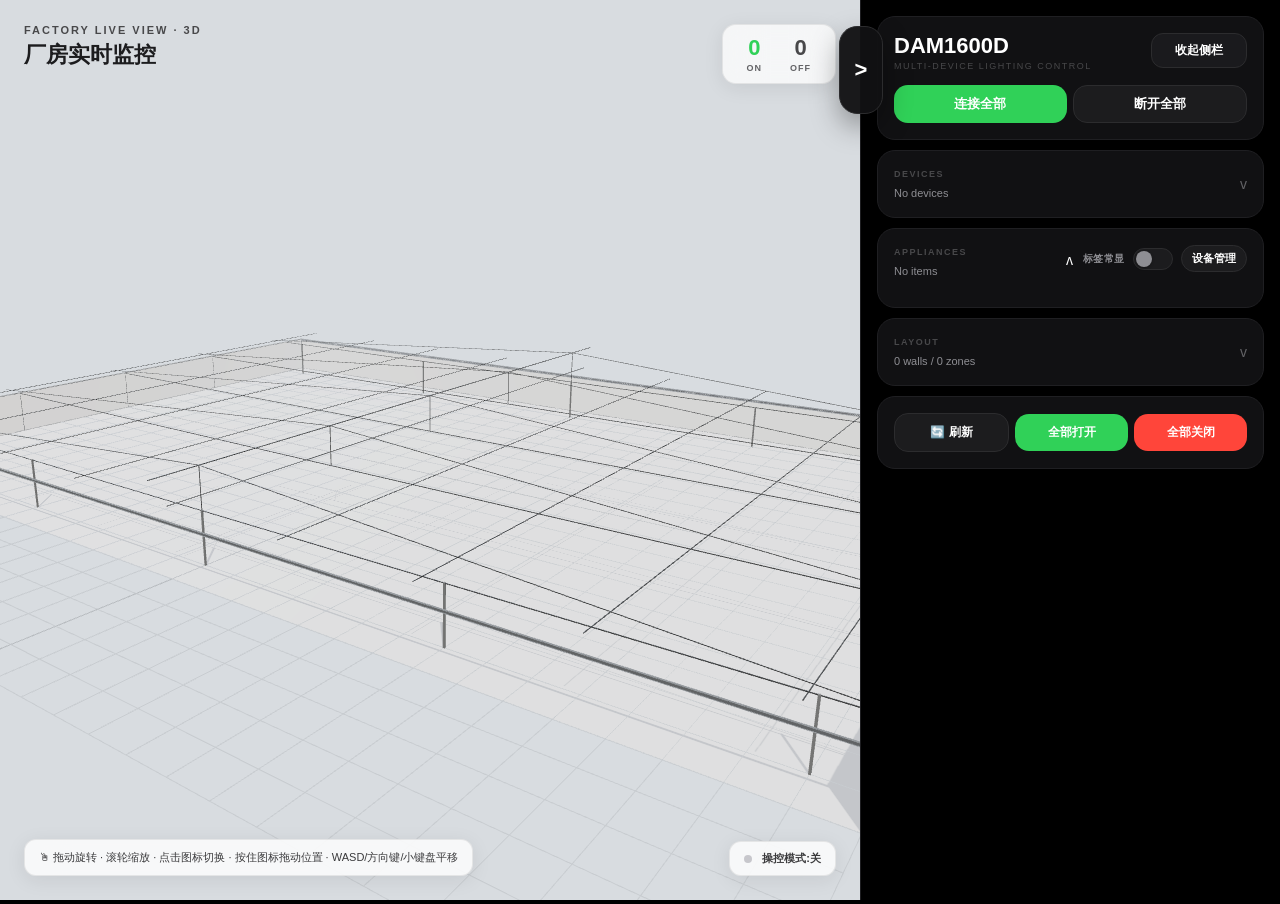
==== commit e3ace3e2: "Improve sidebar and scene controls" ====
--- a/index.html
+++ b/index.html
@@ -15,7 +15,7 @@
 #app { display: flex; width: 100vw; height: 100vh; }
 
 /* 左侧 3D */
-#scene-wrap { flex: 1; position: relative; background: linear-gradient(180deg, #1a1a1f 0%, #0a0a0c 100%); }
+#scene-wrap { flex: 1; min-width: 0; position: relative; background: linear-gradient(180deg, #1a1a1f 0%, #0a0a0c 100%); }
 #scene { width: 100%; height: 100%; }
 
 /* 顶部信息条 */
@@ -51,14 +51,126 @@
 
 /* 右侧面板 */
 #panel {
-  width: 440px; background: #000; border-left: 1px solid #1f1f22;
-  display: flex; flex-direction: column; overflow: hidden;
+  position: relative; width: 420px; min-width: 420px; max-width: 420px; flex: 0 0 420px;
+  background: #000; border-left: 1px solid #1f1f22;
+  display: flex; flex-direction: column; overflow: visible;
+  transition: width 0.24s ease, min-width 0.24s ease, max-width 0.24s ease, flex-basis 0.24s ease, border-color 0.18s ease;
+}
+#panel.panel-collapsed {
+  width: 108px; min-width: 108px; max-width: 108px; flex-basis: 108px;
+}
+#panel-toggle {
+  position: absolute; top: 26px; left: -22px; z-index: 20;
+  width: 44px; height: 88px; border-radius: 18px;
+  border: 1px solid #2c2c2e; background: rgba(17,17,19,0.96); color: #fff;
+  display: flex; align-items: center; justify-content: center;
+  cursor: pointer; box-shadow: 0 12px 28px rgba(0,0,0,0.34);
+  transition: transform 0.18s ease, border-color 0.18s ease, background 0.18s ease;
+}
+#panel-toggle:hover {
+  transform: translateX(-2px) scale(1.02);
+  border-color: rgba(48,209,88,0.6);
+  background: rgba(28,28,30,0.98);
+}
+#panel-toggle:focus-visible {
+  outline: 2px solid rgba(48,209,88,0.9);
+  outline-offset: 3px;
+}
+.panel-toggle-glyph {
+  font-size: 22px; font-weight: 700; line-height: 1;
+}
+.panel-main {
+  flex: 1; overflow-y: auto; overflow-x: hidden;
+  padding-bottom: 12px;
+}
+.panel-main::-webkit-scrollbar { width: 8px; }
+.panel-main::-webkit-scrollbar-thumb { background: #1f1f22; border-radius: 999px; }
+#panel.panel-collapsed .panel-main { display: none; }
+.panel-mini {
+  display: none; flex: 1; min-width: 0; align-items: center; gap: 10px;
+  padding: 106px 8px 14px;
+}
+#panel.panel-collapsed .panel-mini {
+  display: flex; flex-direction: column;
+}
+.panel-mini-label {
+  writing-mode: vertical-rl; transform: rotate(180deg);
+  font-size: 10px; font-weight: 700; letter-spacing: 2px; color: #48484a;
+}
+.panel-mini-chip {
+  width: 100%; min-width: 0; min-height: 74px; border-radius: 16px;
+  border: 1px solid #1f1f22; background: #111113; color: #fff;
+  display: flex; flex-direction: column; align-items: center; justify-content: center; gap: 6px;
+  cursor: pointer; font-family: inherit; transition: transform 0.15s ease, border-color 0.15s ease, background 0.15s ease;
+}
+.panel-mini-chip:hover {
+  transform: translateY(-1px);
+  border-color: #2c2c2e;
+  background: #17171a;
+}
+.panel-mini-chip-kicker {
+  font-size: 9px; font-weight: 700; letter-spacing: 1.2px; color: #636366;
+}
+.panel-mini-chip-value {
+  font-size: 18px; font-weight: 700; line-height: 1;
+}
+.panel-mini-tip {
+  margin-top: auto; text-align: center; font-size: 10px; line-height: 1.45; color: #636366;
+  word-break: break-word;
 }
 .card {
   background: #111113; border: 1px solid #1f1f22;
   border-radius: 18px; margin: 10px 16px; padding: 16px;
 }
 .card:first-child { margin-top: 16px; }
+.collapsible-card { overflow: hidden; }
+.collapse-bar {
+  display: flex; align-items: flex-start; justify-content: space-between; gap: 10px;
+}
+.collapse-head {
+  flex: 1; min-width: 0; display: flex; align-items: center; justify-content: space-between; gap: 12px;
+  padding: 2px 0; background: transparent; border: none; color: inherit; cursor: pointer;
+  text-align: left; font-family: inherit;
+}
+.collapse-head:focus-visible {
+  outline: 2px solid rgba(48,209,88,0.8);
+  outline-offset: 4px;
+  border-radius: 12px;
+}
+.collapse-copy { min-width: 0; }
+.collapse-title { margin-bottom: 2px; }
+.collapse-meta {
+  font-size: 11px; color: #8e8e93;
+  white-space: nowrap; overflow: hidden; text-overflow: ellipsis;
+}
+.collapse-chevron {
+  flex-shrink: 0; color: #636366; font-size: 14px; line-height: 1;
+  transition: transform 0.18s ease, color 0.18s ease;
+}
+.collapsible-card.open .collapse-chevron {
+  color: #fff;
+  transform: rotate(180deg);
+}
+.collapse-body {
+  max-height: 0; opacity: 0; overflow: hidden; margin-top: 0;
+  transform: translateY(-4px); pointer-events: none;
+  transition: max-height 0.24s ease, opacity 0.18s ease, transform 0.18s ease, margin-top 0.18s ease;
+}
+.collapsible-card.open .collapse-body {
+  max-height: 1600px; opacity: 1; margin-top: 12px;
+  transform: translateY(0); pointer-events: auto;
+}
+.section-toolbar {
+  display: flex; align-items: center; justify-content: flex-end; gap: 8px;
+  flex-wrap: wrap; flex-shrink: 0;
+}
+.section-toolbar-right {
+  display: flex; align-items: center; gap: 8px; flex-wrap: wrap;
+}
+.section-toolbar .btn { white-space: nowrap; }
+.collapsible-card:not(.open) .section-toolbar,
+.collapsible-card:not(.open) .section-toolbar-right,
+.collapsible-card:not(.open) > .collapse-bar > .btn { display: none; }
 
 .sec-label { font-size: 9px; font-weight: 700; letter-spacing: 1.5px; color: #48484a; margin-bottom: 8px; }
 .sec-head {
@@ -71,10 +183,34 @@
 
 /* 头部卡片 */
 .head-card { display: flex; flex-direction: column; }
+.head-top {
+  display: flex; align-items: flex-start; justify-content: space-between; gap: 12px;
+}
+.head-copy { min-width: 0; }
 .head-title { font-size: 22px; font-weight: 700; }
 .head-sub { font-size: 9px; letter-spacing: 1.5px; color: #48484a; margin-top: 2px; margin-bottom: 14px; }
 .head-row { display: flex; gap: 6px; }
 .head-row .btn { flex: 1; }
+.panel-visibility-btn {
+  flex-shrink: 0; min-width: 96px;
+  border: 1px solid #2c2c2e; background: #1a1a1d; color: #fff;
+  border-radius: 12px; padding: 8px 12px; font-size: 12px; font-weight: 700;
+  cursor: pointer; font-family: inherit; transition: all 0.15s ease;
+}
+.panel-visibility-btn:hover {
+  border-color: rgba(48,209,88,0.55);
+  background: #202024;
+}
+.panel-mini-open {
+  width: 100%; min-width: 0; min-height: 42px; border-radius: 14px;
+  border: 1px solid rgba(48,209,88,0.36); background: rgba(48,209,88,0.12); color: #fff;
+  font-size: 12px; font-weight: 700; cursor: pointer; font-family: inherit;
+  transition: all 0.15s ease;
+}
+.panel-mini-open:hover {
+  border-color: rgba(48,209,88,0.6);
+  background: rgba(48,209,88,0.18);
+}
 
 .btn {
   cursor: pointer; border: none; font-weight: 700; border-radius: 14px;
@@ -124,9 +260,10 @@
 .card-foot .btn { flex: 1; padding: 8px; font-size: 12px; }
 
 /* 受控项列表 */
-.light-card { flex: 1; display: flex; flex-direction: column; overflow: hidden; }
-.light-rows { flex: 1; overflow-y: auto; display: flex; flex-direction: column; gap: 2px; }
-.light-rows::-webkit-scrollbar { width: 0; }
+.light-card { display: flex; flex-direction: column; }
+.light-rows { max-height: 38vh; overflow-y: auto; display: flex; flex-direction: column; gap: 2px; }
+.light-rows::-webkit-scrollbar { width: 6px; }
+.light-rows::-webkit-scrollbar-thumb { background: #2c2c2e; border-radius: 999px; }
 .light-row {
   display: flex; align-items: center; gap: 10px;
   padding: 8px 10px; border-radius: 10px; cursor: pointer;
@@ -225,7 +362,7 @@
 .lc-list::-webkit-scrollbar { width: 6px; }
 .lc-list::-webkit-scrollbar-thumb { background: #2c2c2e; border-radius: 3px; }
 .lc-row {
-  display: flex; align-items: center; gap: 6px;
+  display: flex; align-items: center; gap: 6px; flex-wrap: wrap;
   padding: 8px; background: #111113; border: 1px solid #1f1f22; border-radius: 10px;
 }
 .lc-row input, .lc-row select {
@@ -242,6 +379,25 @@
   background: transparent; border: none; color: #ff453a; font-size: 18px;
   cursor: pointer; padding: 0 6px; width: 28px; flex-shrink: 0;
 }
+.lc-row-extra {
+  width: 100%; display: flex; align-items: center; gap: 8px; margin-top: 2px;
+}
+.lc-pos {
+  flex: 1; min-width: 0; font-size: 10px; line-height: 1.45; color: #8e8e93;
+}
+.lc-place {
+  height: 30px; padding: 0 10px; border-radius: 8px;
+  border: 1px solid #2c2c2e; background: #1c1c1e; color: #fff;
+  font-size: 11px; font-weight: 700; cursor: pointer; font-family: inherit;
+  transition: all 0.15s ease;
+}
+.lc-place:hover {
+  border-color: rgba(48,209,88,0.55);
+  background: #232327;
+}
+.lc-place.reset {
+  color: #8e8e93;
+}
 .lc-add {
   margin-top: 8px; padding: 10px; border-radius: 10px;
   background: transparent; border: 1px dashed #2c2c2e; color: #636366;
@@ -250,7 +406,7 @@
 .lc-add:hover { color: #30d158; border-color: #30d158; }
 
 /* 布局编辑 */
-.layout-card { display: flex; flex-direction: column; gap: 10px; }
+.layout-card { display: flex; flex-direction: column; gap: 0; }
 .layout-tools {
   display: grid; grid-template-columns: repeat(3, 1fr); gap: 6px;
 }
@@ -404,37 +560,79 @@
       </div>
     </div>
 
-    <div class="hud-hint" id="scene-hint">🖱 拖动旋转 · 滚轮缩放 · 点击图标切换 · 按住图标拖动位置</div>
+    <div class="hud-hint" id="scene-hint">🖱 拖动旋转 · 滚轮缩放 · 点击图标切换 · 按住图标拖动位置 · WASD/方向键/小键盘平移</div>
     <div class="hud-edit" id="hud-edit" onclick="toggleEditMode()">
   <div class="edit-dot"></div>
   <span id="edit-label">操控模式:关</span>
 </div>
-  </div>
+    </div>
 
   <div id="panel">
+    <button type="button" id="panel-toggle" onclick="toggleMainPanel()" aria-expanded="true" aria-controls="panel-main" title="收起控制面板">
+      <span class="panel-toggle-glyph" id="panel-toggle-glyph">></span>
+    </button>
+
+    <div class="panel-mini" id="panel-mini" aria-hidden="true">
+      <button type="button" class="panel-mini-open" id="panel-mini-open-btn" onclick="toggleMainPanel(true)">展开</button>
+      <div class="panel-mini-label">CONTROL</div>
+      <button type="button" class="panel-mini-chip" onclick="openPanelSection('devices')">
+        <span class="panel-mini-chip-kicker">DEV</span>
+        <span class="panel-mini-chip-value" id="mini-devices">0</span>
+      </button>
+      <button type="button" class="panel-mini-chip" onclick="openPanelSection('appliances')">
+        <span class="panel-mini-chip-kicker">ON</span>
+        <span class="panel-mini-chip-value" id="mini-appliances">0</span>
+      </button>
+      <button type="button" class="panel-mini-chip" onclick="openPanelSection('layout')">
+        <span class="panel-mini-chip-kicker">LAY</span>
+        <span class="panel-mini-chip-value" id="mini-layout">0</span>
+      </button>
+      <div class="panel-mini-tip">点数字可展开到对应分区</div>
+    </div>
+
+    <div class="panel-main" id="panel-main">
     <div class="card head-card">
-      <div class="head-title">DAM1600D</div>
-      <div class="head-sub">MULTI-DEVICE LIGHTING CONTROL</div>
+      <div class="head-top">
+        <div class="head-copy">
+          <div class="head-title">DAM1600D</div>
+          <div class="head-sub">MULTI-DEVICE LIGHTING CONTROL</div>
+        </div>
+        <button type="button" class="panel-visibility-btn" id="panel-visibility-btn" onclick="toggleMainPanel()">收起侧栏</button>
+      </div>
       <div class="head-row">
         <button class="btn btn-primary" onclick="connectAll()">连接全部</button>
         <button class="btn btn-ghost" onclick="disconnectAll()">断开全部</button>
       </div>
     </div>
 
-    <div class="card">
-      <div class="sec-head">
-        <div class="sec-label">DEVICES</div>
+    <div class="card collapsible-card" id="section-devices">
+      <div class="collapse-bar">
+        <button type="button" class="collapse-head" data-section-toggle="devices" onclick="togglePanelSection('devices')">
+          <div class="collapse-copy">
+            <div class="sec-label collapse-title">DEVICES</div>
+            <div class="collapse-meta" id="meta-devices">0 devices</div>
+          </div>
+          <div class="collapse-chevron">v</div>
+        </button>
       </div>
+      <div class="collapse-body" id="body-devices" aria-hidden="true">
       <div class="dev-list" id="dev-list"></div>
       <div class="card-foot">
         <button class="btn btn-ghost" onclick="showDeviceModal()">+ 添加设备</button>
       </div>
+      </div>
     </div>
 
-    <div class="card light-card">
-      <div class="sec-head">
-        <div class="sec-label">APPLIANCES</div>
-        <div class="sec-tools">
+    <div class="card light-card collapsible-card open" id="section-appliances">
+      <div class="collapse-bar">
+        <button type="button" class="collapse-head" data-section-toggle="appliances" onclick="togglePanelSection('appliances')">
+          <div class="collapse-copy">
+            <div class="sec-label collapse-title">APPLIANCES</div>
+            <div class="collapse-meta" id="meta-appliances">0 items</div>
+          </div>
+          <div class="collapse-chevron">v</div>
+        </button>
+        <div class="section-toolbar">
           <div class="mini-toggle-wrap">
             <span>标签常显</span>
             <button class="mini-toggle" id="label-toggle-btn" onclick="toggleLabelPins()" title="切换标签常显"></button>
@@ -442,15 +640,24 @@
           <button class="btn btn-ghost" style="padding: 5px 10px; font-size: 11px;" onclick="showLightsModal()">设备管理</button>
         </div>
       </div>
-      <div class="light-rows" id="light-rows"></div>
+      <div class="collapse-body" id="body-appliances" aria-hidden="false">
+        <div class="light-rows" id="light-rows"></div>
+      </div>
     </div>
 
-    <div class="card layout-card">
-      <div class="sec-head">
-        <div class="sec-label">LAYOUT</div>
+    <div class="card layout-card collapsible-card" id="section-layout">
+      <div class="collapse-bar">
+        <button type="button" class="collapse-head" data-section-toggle="layout" onclick="togglePanelSection('layout')">
+          <div class="collapse-copy">
+            <div class="sec-label collapse-title">LAYOUT</div>
+            <div class="collapse-meta" id="meta-layout">0 walls / 0 zones</div>
+          </div>
+          <div class="collapse-chevron">v</div>
+        </button>
         <button class="btn btn-ghost" style="padding: 5px 10px; font-size: 11px;" id="layout-toggle-btn" onclick="toggleLayoutMode()">布局编辑</button>
       </div>
-      <div class="layout-tools">
+      <div class="collapse-body" id="body-layout" aria-hidden="true">
+        <div class="layout-tools">
         <button class="tool-chip" id="tool-select" onclick="setLayoutTool('select')">选择</button>
         <button class="tool-chip" id="tool-wall" onclick="setLayoutTool('wall')">画墙</button>
         <button class="tool-chip" id="tool-zone" onclick="setLayoutTool('zone')">画区域</button>
@@ -463,12 +670,14 @@
         <button class="btn btn-ghost" id="layout-save-btn" onclick="saveLayout()">保存布局</button>
         <button class="btn btn-danger" id="layout-del-btn" onclick="deleteSelectedLayout()">删除选中</button>
       </div>
+      </div>
     </div>
 
     <div class="card bot-card">
       <button class="btn btn-ghost" onclick="refreshStatus()">🔄 刷新</button>
       <button class="btn btn-primary" onclick="batchAll(true)">全部打开</button>
       <button class="btn btn-danger" onclick="batchAll(false)">全部关闭</button>
+    </div>
     </div>
   </div>
 </div>
@@ -597,12 +806,74 @@
 controls.maxPolarAngle = Math.PI / 2.1;
 controls.target.set(0, 14, 0);
 
+const KEYBOARD_PAN_UP = new THREE.Vector3(0, 1, 0);
+const keyboardPanForward = new THREE.Vector3();
+const keyboardPanRight = new THREE.Vector3();
+const keyboardPanOffset = new THREE.Vector3();
+
+function isTypingTarget(target) {
+  if (!target) return false;
+  if (target.isContentEditable) return true;
+  const tag = target.tagName;
+  return tag === 'INPUT' || tag === 'TEXTAREA' || tag === 'SELECT';
+}
+
+function getKeyboardPanDirection(event) {
+  switch (event.code) {
+    case 'KeyW':
+    case 'Numpad8':
+      return { x: 0, z: 1 };
+    case 'KeyS':
+    case 'Numpad2':
+      return { x: 0, z: -1 };
+    case 'KeyA':
+    case 'Numpad4':
+      return { x: -1, z: 0 };
+    case 'KeyD':
+    case 'Numpad6':
+      return { x: 1, z: 0 };
+  }
+  switch (event.key) {
+    case 'ArrowUp':
+      return { x: 0, z: 1 };
+    case 'ArrowDown':
+      return { x: 0, z: -1 };
+    case 'ArrowLeft':
+      return { x: -1, z: 0 };
+    case 'ArrowRight':
+      return { x: 1, z: 0 };
+  }
+  return null;
+}
+
+function panSceneByKeyboard(dirX, dirZ) {
+  keyboardPanForward.subVectors(controls.target, camera.position);
+  keyboardPanForward.y = 0;
+  if (keyboardPanForward.lengthSq() < 0.0001) {
+    keyboardPanForward.set(0, 0, -1);
+  } else {
+    keyboardPanForward.normalize();
+  }
+  keyboardPanRight.crossVectors(keyboardPanForward, KEYBOARD_PAN_UP).normalize();
+  const distance = camera.position.distanceTo(controls.target);
+  const step = clamp(distance * 0.06, 1.2 * SCALE, 4.4 * SCALE);
+  keyboardPanOffset.copy(keyboardPanRight).multiplyScalar(dirX * step);
+  keyboardPanOffset.addScaledVector(keyboardPanForward, dirZ * step);
+  camera.position.add(keyboardPanOffset);
+  controls.target.add(keyboardPanOffset);
+  controls.update();
+}
+
 function resize() {
   const w = sceneWrap.clientWidth;
   const h = sceneWrap.clientHeight;
   renderer.setSize(w, h);
   camera.aspect = w / h;
   camera.updateProjectionMatrix();
+}
+function scheduleSceneResize() {
+  requestAnimationFrame(resize);
+  setTimeout(resize, 280);
 }
 window.addEventListener('resize', resize);
 resize();
@@ -674,6 +945,8 @@
 let focusedLampIdx = null;
 const raycaster = new THREE.Raycaster();
 const mouse = new THREE.Vector2();
+let lightPlacementIndex = null;
+let lightPlacementMarker = null;
 
 function setMeshShadow(mesh, receiveShadow = true) {
   mesh.castShadow = true;
@@ -967,6 +1240,122 @@
   });
 }
 
+function ensureLightPlacementMarker() {
+  if (lightPlacementMarker) return lightPlacementMarker;
+  const group = new THREE.Group();
+
+  const ring = new THREE.Mesh(
+    new THREE.RingGeometry(0.7, 1.08, 40),
+    new THREE.MeshBasicMaterial({
+      color: 0x30d158,
+      transparent: true,
+      opacity: 0.82,
+      side: THREE.DoubleSide
+    })
+  );
+  ring.rotation.x = -Math.PI / 2;
+  ring.position.y = 0.03;
+  group.add(ring);
+
+  const core = new THREE.Mesh(
+    new THREE.CircleGeometry(0.16, 24),
+    new THREE.MeshBasicMaterial({
+      color: 0xffffff,
+      transparent: true,
+      opacity: 0.92,
+      side: THREE.DoubleSide
+    })
+  );
+  core.rotation.x = -Math.PI / 2;
+  core.position.y = 0.04;
+  group.add(core);
+
+  const stem = new THREE.Mesh(
+    new THREE.CylinderGeometry(0.035, 0.035, 1.4, 12),
+    new THREE.MeshBasicMaterial({ color: 0xffffff, transparent: true, opacity: 0.42 })
+  );
+  stem.position.y = 0.72;
+  group.add(stem);
+
+  group.visible = false;
+  scene.add(group);
+  lightPlacementMarker = { group, ring, core, stem };
+  return lightPlacementMarker;
+}
+
+function updateLightPlacementMarker(point) {
+  const marker = ensureLightPlacementMarker();
+  const light = editingLights[lightPlacementIndex];
+  const accent = light ? getItemMeta(light.type).accentHex : 0x30d158;
+  marker.ring.material.color.setHex(accent);
+  marker.group.position.set(point.x, 0, point.z);
+  marker.group.visible = true;
+}
+
+function openLightsModalFromEditingState(scrollToIndex) {
+  const modal = document.getElementById('lights-modal');
+  if (!modal) return;
+  renderLightsConfig();
+  modal.classList.add('show');
+  if (typeof scrollToIndex === 'number') {
+    requestAnimationFrame(function() {
+      const row = document.getElementById('light-config-row-' + scrollToIndex);
+      if (row) row.scrollIntoView({ behavior: 'smooth', block: 'nearest' });
+    });
+  }
+}
+
+function cancelLightPlacement(reopenModal) {
+  lightPlacementIndex = null;
+  if (lightPlacementMarker) lightPlacementMarker.group.visible = false;
+  updateSceneHint();
+  updateCanvasCursor();
+  if (reopenModal) openLightsModalFromEditingState();
+}
+
+function startLightPlacement(index) {
+  if (!editingLights[index]) return;
+  if (layoutMode) toggleLayoutMode(false);
+  lightPlacementIndex = index;
+  document.getElementById('lights-modal').classList.remove('show');
+  const current = editingLights[index];
+  const point = Number.isFinite(current.x) && Number.isFinite(current.z)
+    ? clampFloorPoint({ x: current.x, z: current.z })
+    : { x: 0, z: 0 };
+  updateLightPlacementMarker(point);
+  updateSceneHint();
+  updateCanvasCursor();
+}
+
+function finishLightPlacement(point) {
+  if (lightPlacementIndex == null || !editingLights[lightPlacementIndex]) return;
+  editingLights[lightPlacementIndex].x = Math.round(point.x * 100) / 100;
+  editingLights[lightPlacementIndex].z = Math.round(point.z * 100) / 100;
+  const placedIndex = lightPlacementIndex;
+  lightPlacementIndex = null;
+  if (lightPlacementMarker) lightPlacementMarker.group.visible = false;
+  updateSceneHint();
+  updateCanvasCursor();
+  openLightsModalFromEditingState(placedIndex);
+}
+
+window.addEventListener('keydown', function(e) {
+  if (e.key === 'Escape' && lightPlacementIndex != null) {
+    cancelLightPlacement(true);
+    return;
+  }
+  if (e.defaultPrevented || e.ctrlKey || e.metaKey || e.altKey) return;
+  if (isTypingTarget(e.target)) return;
+  if (document.querySelector('.modal.show')) return;
+  const panDirection = getKeyboardPanDirection(e);
+  if (!panDirection) return;
+  panSceneByKeyboard(panDirection.x, panDirection.z);
+  e.preventDefault();
+  if (typeof e.stopPropagation === 'function') {
+    e.stopPropagation();
+  }
+});
+
 function applyLayoutBuildingChange(partial) {
   ensureLayoutConfig();
   config.layout = normalizeLayoutData({
@@ -1144,7 +1533,9 @@
   if (!dragState && !layoutDrawState) {
     controls.enabled = !(layoutMode && layoutTool !== 'select');
   }
-  if (layoutMode) {
+  if (lightPlacementIndex != null) {
+    canvas.style.cursor = 'crosshair';
+  } else if (layoutMode) {
     canvas.style.cursor = layoutTool === 'select' ? 'pointer' : 'crosshair';
   } else if (editMode) {
     canvas.style.cursor = 'grab';
@@ -1156,21 +1547,26 @@
 function updateSceneHint() {
   const el = document.getElementById('scene-hint');
   if (!el) return;
+  if (lightPlacementIndex != null && editingLights[lightPlacementIndex]) {
+    const meta = getItemMeta(editingLights[lightPlacementIndex].type);
+    el.textContent = '场景选点中 · 在左侧地面点击放置「' + meta.label + '」· WASD/方向键/小键盘平移 · 按 Esc 取消并返回配置';
+    return;
+  }
   if (layoutMode) {
     if (layoutTool === 'select') {
-      el.textContent = '布局编辑中 · 点击墙体或区域可选中，右侧面板可修改名称和尺寸';
+      el.textContent = '布局编辑中 · 点击墙体或区域可选中，右侧面板可修改名称和尺寸 · WASD/方向键/小键盘平移';
     } else if (layoutTool === 'wall') {
-      el.textContent = '布局编辑中 · 在地面拖拽绘制墙体，松开即可生成新的隔断';
+      el.textContent = '布局编辑中 · 在地面拖拽绘制墙体，松开即可生成新的隔断 · WASD/方向键/小键盘平移';
     } else {
-      el.textContent = '布局编辑中 · 在地面拖拽框选区域，随后可在右侧为区域命名';
+      el.textContent = '布局编辑中 · 在地面拖拽框选区域，随后可在右侧为区域命名 · WASD/方向键/小键盘平移';
     }
     return;
   }
   if (editMode) {
-    el.textContent = '🖱 拖动旋转 · 滚轮缩放 · 按住电器拖动位置';
+    el.textContent = '🖱 拖动旋转 · 滚轮缩放 · 按住电器拖动位置 · WASD/方向键/小键盘平移';
     return;
   }
-  el.textContent = '🖱 拖动旋转 · 滚轮缩放 · 点击图标切换 · 按住图标拖动位置';
+  el.textContent = '🖱 拖动旋转 · 滚轮缩放 · 点击图标切换 · 按住图标拖动位置 · WASD/方向键/小键盘平移';
 }
 
 function renderLayoutList() {
@@ -2166,6 +2562,13 @@
 canvas.addEventListener('pointerdown', function(e) {
   if (e.button !== 0) return;
   screenToRay(e);
+  if (lightPlacementIndex != null) {
+    const point = getGroundPoint();
+    if (point) finishLightPlacement(point);
+    e.preventDefault();
+    e.stopImmediatePropagation();
+    return;
+  }
   if (handleLayoutPointerDown(e)) return;
   const hits = lamps.map(l => l.hit);
   const inter = raycaster.intersectObjects(hits);
@@ -2178,6 +2581,13 @@
 
 canvas.addEventListener('pointermove', function(e) {
   screenToRay(e);
+  if (lightPlacementIndex != null) {
+    const point = getGroundPoint();
+    if (point) updateLightPlacementMarker(point);
+    e.preventDefault();
+    e.stopImmediatePropagation();
+    return;
+  }
   if (handleLayoutPointerMove(e)) return;
   if (!dragState) return;
   if (!editMode) return;          // 操控模式关 → 不做拖动
@@ -2194,6 +2604,11 @@
 });
 
 canvas.addEventListener('pointerup', function(e) {
+  if (lightPlacementIndex != null) {
+    e.preventDefault();
+    e.stopImmediatePropagation();
+    return;
+  }
   if (handleLayoutPointerUp(e)) return;
   if (!dragState) return;
   const s = dragState;
@@ -2532,6 +2947,7 @@
   editingLights.forEach(function(lt, i) {
     const row = document.createElement('div');
     row.className = 'lc-row';
+    row.id = 'light-config-row-' + i;
     let devOptions = '';
     config.devices.forEach(d => {
       devOptions += '<option value="' + escapeHtml(d.ip) + '"' +
@@ -2667,6 +3083,7 @@
   }
 
   refreshLabelToggleUI();
+  refreshPanelSections();
   updateSceneHint();
   updateCanvasCursor();
 }
@@ -2758,8 +3175,11 @@
   const built = buildItemModel(item.type, modelRoot, meta);
   modelRoot.scale.setScalar(scale);
 
+  const hitW = Math.max(built.hit.w * scale, 2.4);
+  const hitH = Math.max(built.hit.h * scale, 1.4);
+  const hitD = Math.max(built.hit.d * scale, 2.4);
   const hit = new THREE.Mesh(
-    new THREE.BoxGeometry(built.hit.w * scale, built.hit.h * scale, built.hit.d * scale),
+    new THREE.BoxGeometry(hitW, hitH, hitD),
     new THREE.MeshBasicMaterial({ visible: false })
   );
   hit.position.y = built.hit.y * scale;
@@ -2896,6 +3316,7 @@
     setLayoutDirty(false);
     updateLayoutUI();
     refreshLabelToggleUI();
+    refreshPanelSections();
   })();
 }
 
@@ -2910,6 +3331,7 @@
   editingLights.forEach(function(lt, i) {
     const row = document.createElement('div');
     row.className = 'lc-row';
+    row.id = 'light-config-row-' + i;
     let devOptions = '';
     config.devices.forEach(function(d) {
       devOptions += '<option value="' + escapeHtml(d.ip) + '"' +
@@ -2922,6 +3344,10 @@
         (lt.channel === c ? ' selected' : '') +
         '>CH' + String(c + 1).padStart(2, '0') + '</option>';
     }
+    const hasScenePos = Number.isFinite(lt.x) && Number.isFinite(lt.z);
+    const posText = hasScenePos
+      ? '场景位置: X ' + formatNum(lt.x) + ' · Z ' + formatNum(lt.z)
+      : '场景位置: 未设置，将按设备分组自动排布';
     row.innerHTML =
       '<input class="lc-name" type="text" placeholder="电器名称" value="' + escapeHtml(lt.name || '') + '">' +
       '<select class="lc-type">' + getTypeOptionsHtml(lt.type) + '</select>' +
@@ -2935,6 +3361,13 @@
     const inSize = row.querySelector('.lc-size');
     const selDev = row.querySelector('.lc-dev');
     const selCh = row.querySelector('.lc-ch');
+    const extra = document.createElement('div');
+    extra.className = 'lc-row-extra';
+    extra.innerHTML =
+      '<div class="lc-pos">' + escapeHtml(posText) + '</div>' +
+      '<button type="button" class="lc-place pick">场景选点</button>' +
+      (hasScenePos ? '<button type="button" class="lc-place reset">自动排布</button>' : '');
+    row.appendChild(extra);
     inName.oninput = function() { editingLights[i].name = inName.value; };
     selType.onchange = function() {
       const hadAutoName = isAutoName(editingLights[i].name);
@@ -2949,6 +3382,17 @@
     };
     selDev.onchange = function() { editingLights[i].device_ip = selDev.value; };
     selCh.onchange = function() { editingLights[i].channel = parseInt(selCh.value, 10); };
+    extra.querySelector('.lc-place.pick').onclick = function() {
+      startLightPlacement(i);
+    };
+    const resetBtn = extra.querySelector('.lc-place.reset');
+    if (resetBtn) {
+      resetBtn.onclick = function() {
+        delete editingLights[i].x;
+        delete editingLights[i].z;
+        renderLightsConfig();
+      };
+    }
     row.querySelector('.lc-del').onclick = function() {
       editingLights.splice(i, 1);
       renderLightsConfig();
@@ -3033,6 +3477,205 @@
 }
 
 // 暴露给 onclick
+const PANEL_SECTION_DEFAULTS = {
+  devices: false,
+  appliances: true,
+  layout: false
+};
+let panelSections = Object.assign({}, PANEL_SECTION_DEFAULTS);
+const PANEL_EXPANDED_STORAGE_KEY = 'dengkong.panel.expanded';
+let panelExpanded = true;
+
+try {
+  panelExpanded = localStorage.getItem(PANEL_EXPANDED_STORAGE_KEY) !== '0';
+} catch (err) {}
+
+function refreshMainPanel() {
+  const panel = document.getElementById('panel');
+  const toggle = document.getElementById('panel-toggle');
+  const glyph = document.getElementById('panel-toggle-glyph');
+  const mini = document.getElementById('panel-mini');
+  const panelButton = document.getElementById('panel-visibility-btn');
+  const miniButton = document.getElementById('panel-mini-open-btn');
+  const label = panelExpanded ? '收起控制面板' : '展开控制面板';
+
+  if (panel) panel.classList.toggle('panel-collapsed', !panelExpanded);
+  if (toggle) {
+    toggle.setAttribute('aria-expanded', panelExpanded ? 'true' : 'false');
+    toggle.setAttribute('aria-label', label);
+    toggle.setAttribute('title', label);
+  }
+  if (glyph) glyph.textContent = panelExpanded ? '>' : '<';
+  if (mini) mini.setAttribute('aria-hidden', panelExpanded ? 'true' : 'false');
+  if (panelButton) {
+    panelButton.textContent = panelExpanded ? '收起侧栏' : '展开侧栏';
+    panelButton.setAttribute('aria-label', label);
+    panelButton.setAttribute('title', label);
+  }
+  if (miniButton) {
+    miniButton.textContent = panelExpanded ? '已展开' : '展开';
+    miniButton.setAttribute('title', '展开控制面板');
+  }
+
+  try {
+    localStorage.setItem(PANEL_EXPANDED_STORAGE_KEY, panelExpanded ? '1' : '0');
+  } catch (err) {}
+}
+
+function toggleMainPanel(forceValue) {
+  panelExpanded = typeof forceValue === 'boolean' ? forceValue : !panelExpanded;
+  refreshMainPanel();
+  scheduleSceneResize();
+}
+
+function openPanelSection(key) {
+  if (!(key in PANEL_SECTION_DEFAULTS)) return;
+  panelExpanded = true;
+  panelSections[key] = true;
+  refreshMainPanel();
+  refreshPanelSections();
+  requestAnimationFrame(function() {
+    const section = document.getElementById('section-' + key);
+    if (section) {
+      section.scrollIntoView({ behavior: 'smooth', block: 'nearest' });
+    }
+  });
+}
+
+function getConnectedDeviceCount() {
+  return (config.devices || []).filter(function(device) {
+    return !!(deviceStatus[device.ip] && deviceStatus[device.ip].connected);
+  }).length;
+}
+
+function getLightOnCount() {
+  return (config.lights || []).reduce(function(total, light) {
+    const st = deviceStatus[light.device_ip];
+    return total + (st && st.connected && st.relay_states && st.relay_states[light.channel] ? 1 : 0);
+  }, 0);
+}
+
+function refreshPanelSections() {
+  const layout = config.layout || DEFAULT_LAYOUT;
+  const wallCount = Array.isArray(layout.walls) ? layout.walls.length : 0;
+  const zoneCount = Array.isArray(layout.zones) ? layout.zones.length : 0;
+  const deviceCount = (config.devices || []).length;
+  const connectedCount = getConnectedDeviceCount();
+  const lightCount = (config.lights || []).length;
+  const lightOnCount = getLightOnCount();
+  const metaText = {
+    devices: deviceCount === 0
+      ? 'No devices'
+      : connectedCount + ' / ' + deviceCount + ' connected',
+    appliances: lightCount === 0
+      ? 'No items'
+      : lightOnCount + ' / ' + lightCount + ' on',
+    layout: wallCount + ' walls / ' + zoneCount + ' zones'
+  };
+
+  Object.keys(PANEL_SECTION_DEFAULTS).forEach(function(key) {
+    const open = !!panelSections[key];
+    const root = document.getElementById('section-' + key);
+    const body = document.getElementById('body-' + key);
+    const toggle = document.querySelector('[data-section-toggle="' + key + '"]');
+    const meta = document.getElementById('meta-' + key);
+    if (root) root.classList.toggle('open', open);
+    if (body) body.setAttribute('aria-hidden', open ? 'false' : 'true');
+    if (toggle) toggle.setAttribute('aria-expanded', open ? 'true' : 'false');
+    if (meta) meta.textContent = metaText[key];
+  });
+
+  const miniDevices = document.getElementById('mini-devices');
+  const miniAppliances = document.getElementById('mini-appliances');
+  const miniLayout = document.getElementById('mini-layout');
+  if (miniDevices) miniDevices.textContent = String(deviceCount);
+  if (miniAppliances) miniAppliances.textContent = String(lightOnCount);
+  if (miniLayout) miniLayout.textContent = String(wallCount + zoneCount);
+}
+
+function togglePanelSection(key, forceValue) {
+  if (!(key in PANEL_SECTION_DEFAULTS)) return;
+  panelSections[key] = typeof forceValue === 'boolean' ? forceValue : !panelSections[key];
+  refreshPanelSections();
+}
+
+function renderDeviceList() {
+  const el = document.getElementById('dev-list');
+  el.innerHTML = '';
+  if (config.devices.length === 0) {
+    el.innerHTML = '<div class="empty-tip">No devices yet</div>';
+    refreshPanelSections();
+    return;
+  }
+  config.devices.forEach(function(d) {
+    const st = deviceStatus[d.ip];
+    const on = st && st.connected;
+    const row = document.createElement('div');
+    row.className = 'dev-item';
+    row.innerHTML =
+      '<div class="dev-dot ' + (on ? 'on' : '') + '"></div>' +
+      '<div class="dev-info">' +
+        '<div class="dev-name">' + escapeHtml(d.name || 'Unnamed') + '</div>' +
+        '<div class="dev-ip">' + escapeHtml(d.ip) + ':' + d.port + ' / Unit ' + d.unit_id + '</div>' +
+      '</div>' +
+      '<div class="dev-actions">' +
+        (on
+          ? '<button class="dev-btn d" data-act="disc">Disconnect</button>'
+          : '<button class="dev-btn c" data-act="conn">Connect</button>') +
+        '<button class="dev-btn x" data-act="del" title="Delete">x</button>' +
+      '</div>';
+    row.querySelector('[data-act="conn"]')?.addEventListener('click', function() { connectDevice(d); });
+    row.querySelector('[data-act="disc"]')?.addEventListener('click', function() { disconnectDevice(d.ip); });
+    row.querySelector('[data-act="del"]').addEventListener('click', function() { delDevice(d.ip); });
+    el.appendChild(row);
+  });
+  refreshPanelSections();
+}
+
+function renderLightRows() {
+  const el = document.getElementById('light-rows');
+  el.innerHTML = '';
+  if (config.lights.length === 0) {
+    el.innerHTML = '<div class="empty-tip">No appliances yet</div>';
+    refreshPanelSections();
+    return;
+  }
+  config.lights.forEach(function(lt, i) {
+    const meta = getItemMeta(lt.type);
+    const st = deviceStatus[lt.device_ip];
+    const connected = !!(st && st.connected);
+    const on = connected && st.relay_states && st.relay_states[lt.channel];
+    const row = document.createElement('div');
+    row.className = 'light-row' + (connected ? '' : ' disabled');
+    row.id = 'lrow-' + i;
+    const devName = (config.devices.find(function(d) { return d.ip === lt.device_ip; }) || {}).name || lt.device_ip;
+    row.innerHTML =
+      '<div class="l-dot' + (on ? ' on' : '') + '"></div>' +
+      '<div class="l-icon' + (on ? ' on' : '') + '" style="--icon-accent:' + meta.accent + ';">' + escapeHtml(meta.icon) + '</div>' +
+      '<div class="l-info">' +
+        '<div class="l-name' + (on ? ' on' : '') + '">' + escapeHtml(lt.name || 'Unnamed') + '</div>' +
+        '<div class="l-sub">' + escapeHtml(meta.label) + ' / ' + escapeHtml(devName) + ' / CH' + String(lt.channel + 1).padStart(2, '0') + '</div>' +
+      '</div>' +
+      '<div class="l-state' + (on ? ' on' : '') + '">' + (connected ? (on ? 'ON' : 'OFF') : '--') + '</div>' +
+      '<div class="toggle' + (on ? ' on' : '') + '"><div class="toggle-knob"></div></div>';
+    row.onclick = function() { toggleLight(i); };
+    el.appendChild(row);
+  });
+  refreshPanelSections();
+}
+
+function updateCounts() {
+  let on = 0;
+  const total = config.lights.length;
+  config.lights.forEach(function(lt) {
+    const st = deviceStatus[lt.device_ip];
+    if (st && st.connected && st.relay_states && st.relay_states[lt.channel]) on++;
+  });
+  document.getElementById('stat-on').textContent = on;
+  document.getElementById('stat-off').textContent = total - on;
+  refreshPanelSections();
+}
+
 window.connectAll = connectAll;
 window.disconnectAll = disconnectAll;
 window.showDeviceModal = showDeviceModal;
@@ -3043,6 +3686,9 @@
 window.addLight = addLight;
 window.saveLights = saveLights;
 window.toggleLabelPins = toggleLabelPins;
+window.toggleMainPanel = toggleMainPanel;
+window.openPanelSection = openPanelSection;
+window.togglePanelSection = togglePanelSection;
 window.batchAll = batchAll;
 window.refreshStatus = refreshStatus;
 window.toggleLayoutMode = toggleLayoutMode;
@@ -3051,6 +3697,9 @@
 window.deleteSelectedLayout = deleteSelectedLayout;
 
 // 启动
+refreshMainPanel();
+scheduleSceneResize();
+refreshPanelSections();
 updateLayoutUI();
 loadConfig();
 setInterval(function() {
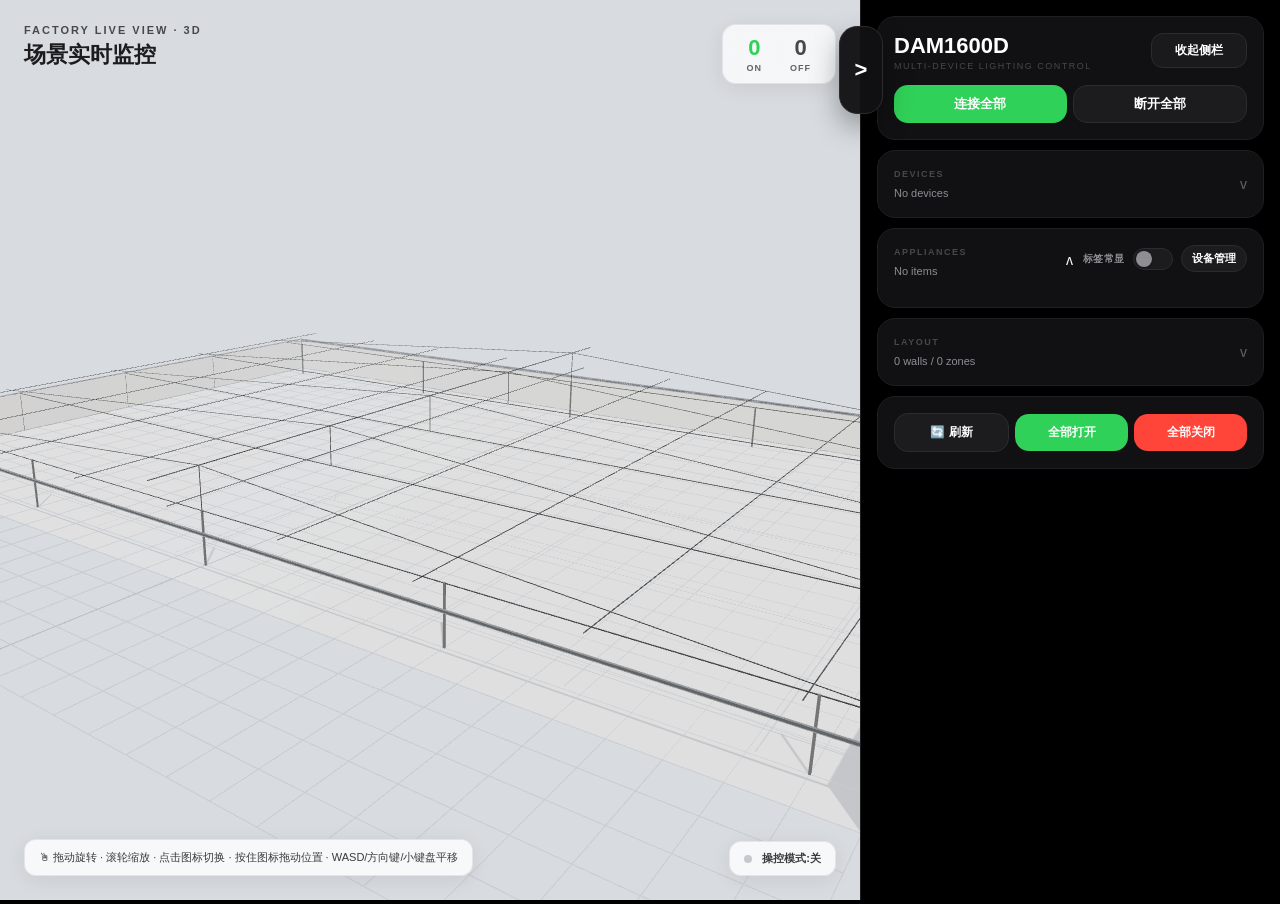
==== commit 1e9b6e4e: "Add Babylon factory control view" ====
--- a/index.html
+++ b/index.html
@@ -546,7 +546,7 @@
     <div class="hud-top">
       <div>
         <div class="hud-title">FACTORY LIVE VIEW · 3D</div>
-        <div class="hud-subtitle">厂房实时监控</div>
+        <div class="hud-subtitle">场景实时监控</div>
       </div>
       <div class="hud-stats">
         <div class="stat stat-on">
@@ -2866,18 +2866,30 @@
   }
 }
 
+async function toggleDeviceAll(ip, value) {
+  const st = deviceStatus[ip];
+  if (!st || !st.connected) { alert('设备未连接'); return; }
+  const r = await api('/api/batch', 'POST', { ip: ip, start: 0, end: 16, value: !!value });
+  if (r.ok) {
+    st.relay_states = new Array(16).fill(!!value);
+    applyStatus();
+  } else {
+    alert('控制失败: ' + (r.error || '未知错误'));
+  }
+}
+
 async function batchAll(value) {
   const tasks = [];
   for (const ip in deviceStatus) {
     if (deviceStatus[ip].connected) {
-      tasks.push(api('/api/batch', 'POST', { ip: ip, start: 0, end: 16, value: value }));
+      tasks.push(api('/api/batch', 'POST', { ip: ip, start: 0, end: 16, value: !!value }));
     }
   }
   if (tasks.length === 0) { alert('当前没有已连接的设备'); return; }
   await Promise.all(tasks);
   for (const ip in deviceStatus) {
     if (deviceStatus[ip].connected) {
-      deviceStatus[ip].relay_states = new Array(16).fill(value);
+      deviceStatus[ip].relay_states = new Array(16).fill(!!value);
     }
   }
   applyStatus();
@@ -3620,12 +3632,17 @@
       '</div>' +
       '<div class="dev-actions">' +
         (on
+          ? '<button class="dev-btn c" data-act="allon">全开</button><button class="dev-btn d" data-act="alloff">全关</button>'
+          : '') +
+        (on
           ? '<button class="dev-btn d" data-act="disc">Disconnect</button>'
           : '<button class="dev-btn c" data-act="conn">Connect</button>') +
         '<button class="dev-btn x" data-act="del" title="Delete">x</button>' +
       '</div>';
     row.querySelector('[data-act="conn"]')?.addEventListener('click', function() { connectDevice(d); });
     row.querySelector('[data-act="disc"]')?.addEventListener('click', function() { disconnectDevice(d.ip); });
+    row.querySelector('[data-act="allon"]')?.addEventListener('click', function() { toggleDeviceAll(d.ip, true); });
+    row.querySelector('[data-act="alloff"]')?.addEventListener('click', function() { toggleDeviceAll(d.ip, false); });
     row.querySelector('[data-act="del"]').addEventListener('click', function() { delDevice(d.ip); });
     el.appendChild(row);
   });
@@ -3690,6 +3707,7 @@
 window.openPanelSection = openPanelSection;
 window.togglePanelSection = togglePanelSection;
 window.batchAll = batchAll;
+window.toggleDeviceAll = toggleDeviceAll;
 window.refreshStatus = refreshStatus;
 window.toggleLayoutMode = toggleLayoutMode;
 window.setLayoutTool = setLayoutTool;
